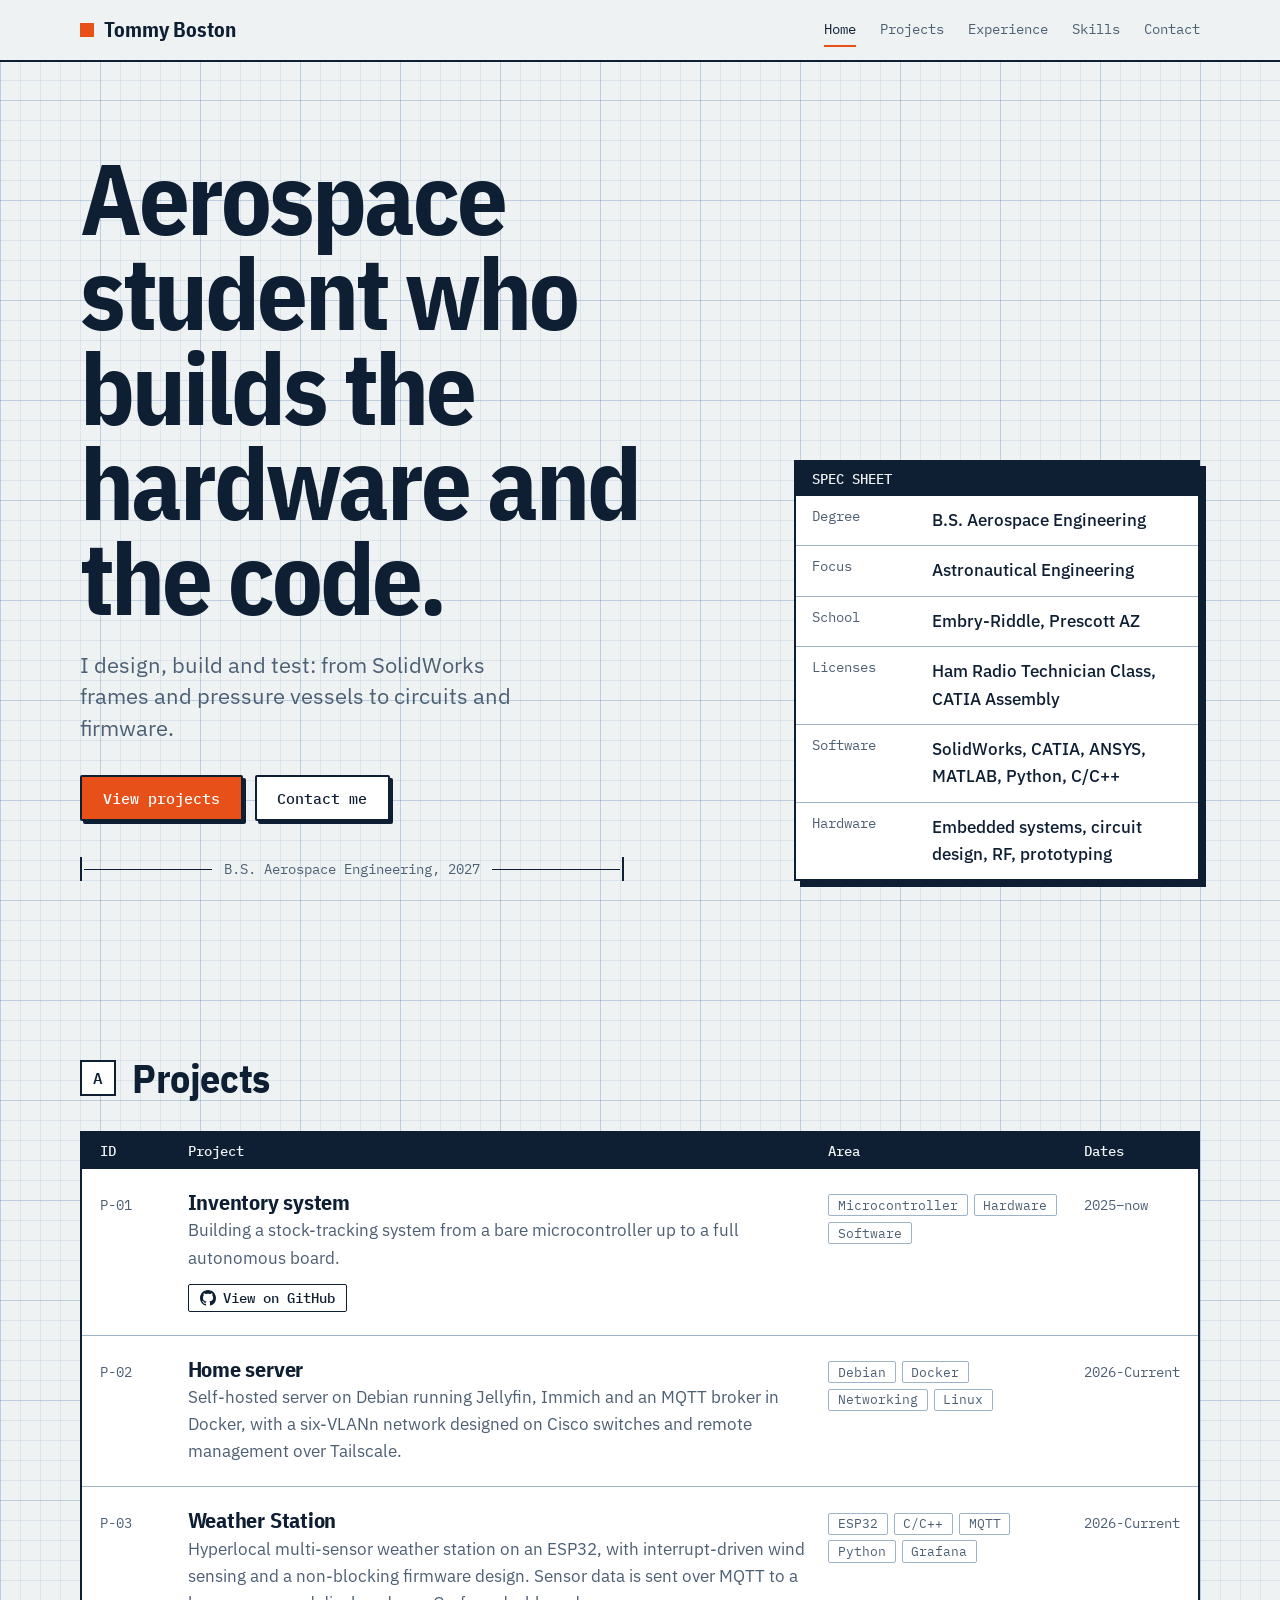
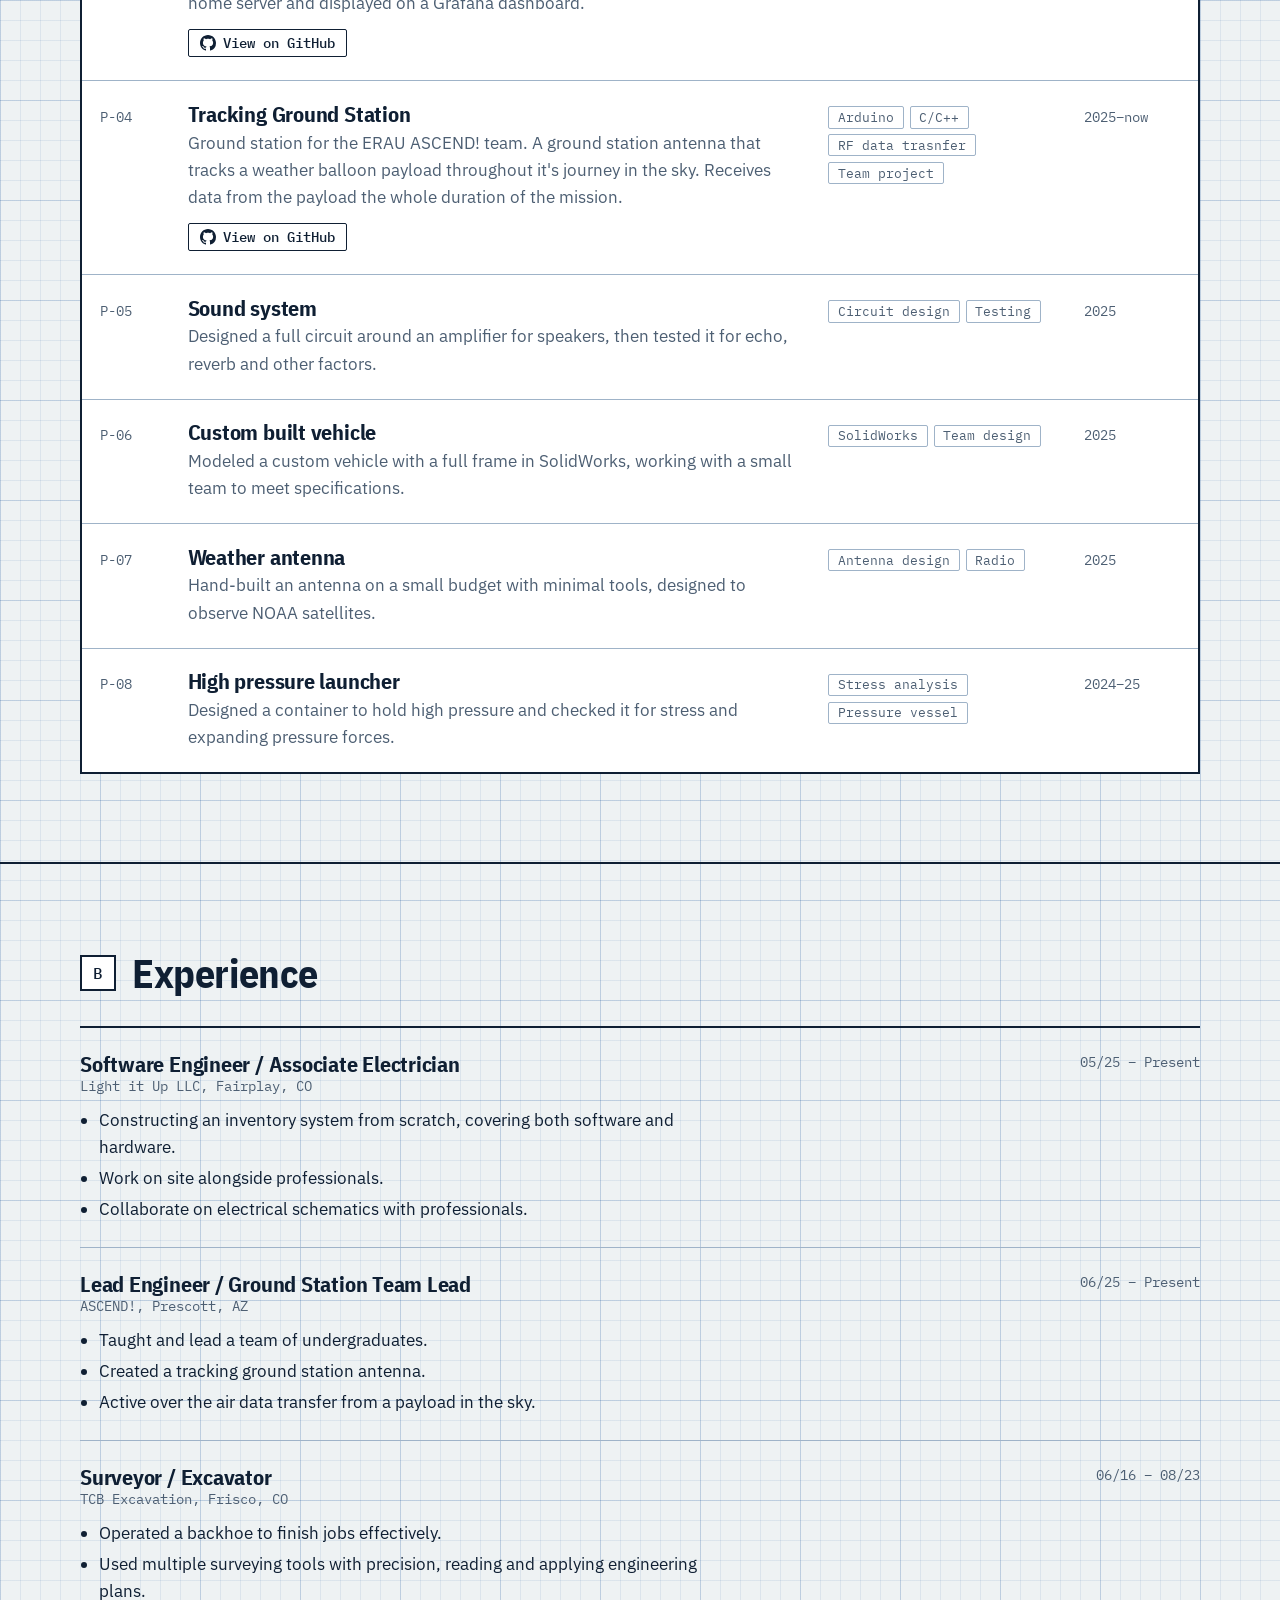
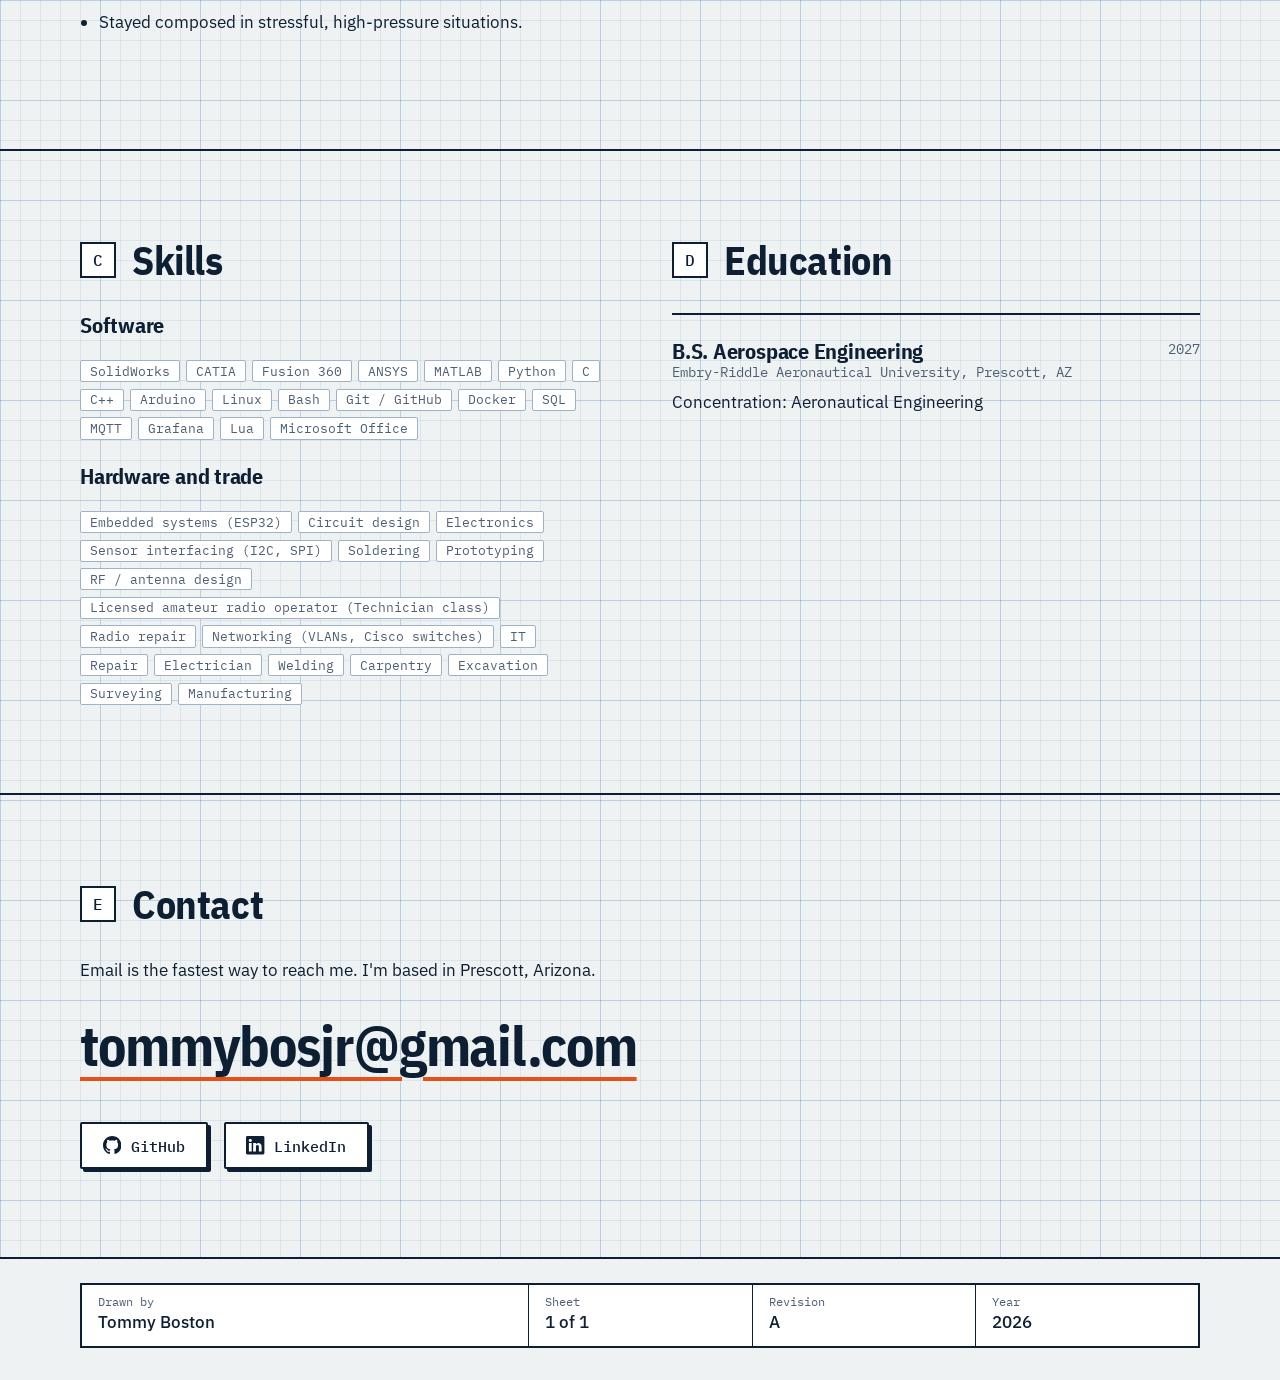
==== public/portfolio.html @ 22fdbf41 "New index page leads to portfolio" ====
<!DOCTYPE html>
<html lang="en">
<head>
  <meta charset="utf-8">
  <meta name="viewport" content="width=device-width, initial-scale=1">
  <title>Tommy Boston | Aerospace Engineering Portfolio</title>
  <meta name="description" content="Portfolio of Tommy Boston, aerospace engineering student at Embry-Riddle: projects, experience, and skills.">
  <link rel="stylesheet" href="style.css">
</head>
<body>
  <a class="skip-link" href="#main">Skip to content</a>

  <header class="site-header">
    <div class="container">
      <a class="brand" href="index.html">Tommy Boston</a>
      <nav class="nav" aria-label="Main">
        <a href="index.html" aria-current="page">Home</a>
        <a href="#projects">Projects</a>
        <a href="#experience">Experience</a>
        <a href="#skills">Skills</a>
        <a href="#contact">Contact</a>
      </nav>
    </div>
  </header>

  <main id="main">
    <section class="hero">
      <div class="container hero-grid">
        <div>
          <h1>Aerospace student who builds the hardware and the code.</h1>
          <p class="hero-lede">I design, build and test: from SolidWorks frames and pressure vessels to circuits and firmware.</p>
          <div class="hero-actions">
            <a class="btn btn-primary" href="#projects">View projects</a>
            <a class="btn" href="#contact">Contact me</a>
          </div>
          <div class="dim" aria-hidden="true"><span>B.S. Aerospace Engineering, 2027</span></div>
        </div>

        <aside class="spec" aria-label="Summary">
          <div class="spec-title">SPEC SHEET</div>
          <dl>
            <div class="spec-row"><dt>Degree</dt><dd>B.S. Aerospace Engineering</dd></div>
            <div class="spec-row"><dt>Focus</dt><dd>Astronautical Engineering</dd></div>
            <div class="spec-row"><dt>School</dt><dd>Embry-Riddle, Prescott AZ</dd></div>
            <div class="spec-row"><dt>Licenses</dt><dd>Ham Radio Technician Class, CATIA Assembly</dd></div>
            <div class="spec-row"><dt>Software</dt><dd>SolidWorks, CATIA, ANSYS, MATLAB, Python, C/C++</dd></div>
            <div class="spec-row"><dt>Hardware</dt><dd>Embedded systems, circuit design, RF, prototyping</dd></div>
          </dl>
        </aside>
      </div>
    </section>

    <section class="section" id="projects">
      <div class="container">
        <div class="section-head"><span class="zone" aria-hidden="true">A</span><h2>Projects</h2></div>
        <div class="bom">
          <div class="bom-head" aria-hidden="true"><span>ID</span><span>Project</span><span>Area</span><span>Dates</span></div>
          <ul class="project-list">
            <li class="project-row static">
              <span class="project-id">P-01</span>
              <div>
                <h3>Inventory system</h3>
                <p>Building a stock-tracking system from a bare microcontroller up to a full autonomous board.</p>
                <a class="project-link" href="https://github.com/Mepwoofer96/ESP32-inventory-system" target="_blank" rel="noopener">
                <svg viewBox="0 0 16 16" aria-hidden="true"><path d="M8 0C3.58 0 0 3.58 0 8c0 3.54 2.29 6.53 5.47 7.59.4.07.55-.17.55-.38 0-.19-.01-.82-.01-1.49-2.01.37-2.53-.49-2.69-.94-.09-.23-.48-.94-.82-1.13-.28-.15-.68-.52-.01-.53.63-.01 1.08.58 1.23.82.72 1.21 1.87.87 2.33.66.07-.52.28-.87.51-1.07-1.78-.2-3.64-.89-3.64-3.95 0-.87.31-1.59.82-2.15-.08-.2-.36-1.02.08-2.12 0 0 .67-.21 2.2.82.64-.18 1.32-.27 2-.27.68 0 1.36.09 2 .27 1.53-1.04 2.2-.82 2.2-.82.44 1.1.16 1.92.08 2.12.51.56.82 1.27.82 2.15 0 3.07-1.87 3.75-3.65 3.95.29.25.54.73.54 1.48 0 1.07-.01 1.93-.01 2.2 0 .21.15.46.55.38A8.013 8.013 0 0016 8c0-4.42-3.58-8-8-8z"/></svg>
                View on GitHub
                </a>
              </div>
              <ul class="tags"><li class="tag">Microcontroller</li><li class="tag">Hardware</li><li class="tag">Software</li></ul>
              <span class="project-year">2025–now</span>
          </li>
            <li class="project-row static">
              <span class="project-id">P-02</span>
              <div>
                <h3>Home server</h3>
                <p>Self-hosted server on Debian running Jellyfin, Immich and an MQTT broker in Docker, with a six-VLANn network designed on Cisco switches and remote management over Tailscale.</p>
              </div>
              <ul class="tags"><li class="tag">Debian</li><li class="tag">Docker</li><li class="tag">Networking</li><li class="tag">Linux</li></ul>
              <span class="project-year">2026-Current</span>
            </li>
            <li class="project-row static">
              <span class="project-id">P-03</span>
              <div>
                <h3>Weather Station</h3>
                <p>Hyperlocal multi-sensor weather station on an ESP32, with interrupt-driven wind sensing and a non-blocking firmware design. Sensor data is sent over MQTT to a home server and displayed on a Grafana dashboard.</p>
                <a class="project-link" href="https://github.com/Mepwoofer96/Custom-Weather-Station" target="_blank" rel="noopener">
                <svg viewBox="0 0 16 16" aria-hidden="true"><path d="M8 0C3.58 0 0 3.58 0 8c0 3.54 2.29 6.53 5.47 7.59.4.07.55-.17.55-.38 0-.19-.01-.82-.01-1.49-2.01.37-2.53-.49-2.69-.94-.09-.23-.48-.94-.82-1.13-.28-.15-.68-.52-.01-.53.63-.01 1.08.58 1.23.82.72 1.21 1.87.87 2.33.66.07-.52.28-.87.51-1.07-1.78-.2-3.64-.89-3.64-3.95 0-.87.31-1.59.82-2.15-.08-.2-.36-1.02.08-2.12 0 0 .67-.21 2.2.82.64-.18 1.32-.27 2-.27.68 0 1.36.09 2 .27 1.53-1.04 2.2-.82 2.2-.82.44 1.1.16 1.92.08 2.12.51.56.82 1.27.82 2.15 0 3.07-1.87 3.75-3.65 3.95.29.25.54.73.54 1.48 0 1.07-.01 1.93-.01 2.2 0 .21.15.46.55.38A8.013 8.013 0 0016 8c0-4.42-3.58-8-8-8z"/></svg>
                View on GitHub
                </a>
              </div>
              <ul class="tags"><li class="tag">ESP32</li><li class="tag">C/C++</li><li class="tag">MQTT</li><li class="tag">Python</li><li class="tag">Grafana</li></ul>              <span class="project-year">2026-Current</span>
            </li>
              <li class="project-row static">
              <span class="project-id">P-04</span>
              <div>
                <h3>Tracking Ground Station</h3>
                  <p>Ground station for the ERAU ASCEND! team. A ground station antenna that tracks a weather balloon payload throughout it's journey in the sky. Receives data from the payload the whole duration of the mission.</p>
                  <a class="project-link" href="https://github.com/AscendERAU1/ASCEND-GS" target="_blank" rel="noopener">
                  <svg viewBox="0 0 16 16" aria-hidden="true"><path d="M8 0C3.58 0 0 3.58 0 8c0 3.54 2.29 6.53 5.47 7.59.4.07.55-.17.55-.38 0-.19-.01-.82-.01-1.49-2.01.37-2.53-.49-2.69-.94-.09-.23-.48-.94-.82-1.13-.28-.15-.68-.52-.01-.53.63-.01 1.08.58 1.23.82.72 1.21 1.87.87 2.33.66.07-.52.28-.87.51-1.07-1.78-.2-3.64-.89-3.64-3.95 0-.87.31-1.59.82-2.15-.08-.2-.36-1.02.08-2.12 0 0 .67-.21 2.2.82.64-.18 1.32-.27 2-.27.68 0 1.36.09 2 .27 1.53-1.04 2.2-.82 2.2-.82.44 1.1.16 1.92.08 2.12.51.56.82 1.27.82 2.15 0 3.07-1.87 3.75-3.65 3.95.29.25.54.73.54 1.48 0 1.07-.01 1.93-.01 2.2 0 .21.15.46.55.38A8.013 8.013 0 0016 8c0-4.42-3.58-8-8-8z"/></svg>
                  View on GitHub
                  </a>
              </div>
              <ul class="tags"><li class="tag">Arduino</li><li class="tag">C/C++</li><li class="tag">RF data trasnfer</li><li class="tag">Team project</li></ul>
              <span class="project-year">2025–now</span>
            </li>
            <li class="project-row static">
              <span class="project-id">P-05</span>
              <div>
                <h3>Sound system</h3>
                <p>Designed a full circuit around an amplifier for speakers, then tested it for echo, reverb and other factors.</p>
              </div>
              <ul class="tags"><li class="tag">Circuit design</li><li class="tag">Testing</li></ul>
              <span class="project-year">2025</span>
            </li>
            <li class="project-row static">
              <span class="project-id">P-06</span>
              <div>
                <h3>Custom built vehicle</h3>
                <p>Modeled a custom vehicle with a full frame in SolidWorks, working with a small team to meet specifications.</p>
              </div>
              <ul class="tags"><li class="tag">SolidWorks</li><li class="tag">Team design</li></ul>
              <span class="project-year">2025</span>
            </li>
            <li class="project-row static">
              <span class="project-id">P-07</span>
              <div>
                <h3>Weather antenna</h3>
                <p>Hand-built an antenna on a small budget with minimal tools, designed to observe NOAA satellites.</p>
              </div>
              <ul class="tags"><li class="tag">Antenna design</li><li class="tag">Radio</li></ul>
              <span class="project-year">2025</span>
            </li>
            <li class="project-row static">
              <span class="project-id">P-08</span>
              <div>
                <h3>High pressure launcher</h3>
                <p>Designed a container to hold high pressure and checked it for stress and expanding pressure forces.</p>
              </div>
              <ul class="tags"><li class="tag">Stress analysis</li><li class="tag">Pressure vessel</li></ul>
              <span class="project-year">2024–25</span>
            </li>
          </ul>
        </div>
      </div>
    </section>

    <section class="section" id="experience">
      <div class="container">
        <div class="section-head"><span class="zone" aria-hidden="true">B</span><h2>Experience</h2></div>

        <article class="entry">
          <div>
            <h3>Software Engineer / Associate Electrician</h3>
            <div class="entry-meta">Light it Up LLC, Fairplay, CO</div>
          </div>
          <div class="entry-dates">05/25 – Present</div>
          <ul>
            <li>Constructing an inventory system from scratch, covering both software and hardware.</li>
            <li>Work on site alongside professionals.</li>
            <li>Collaborate on electrical schematics with professionals.</li>
          </ul>
        </article>
        <article class="entry">
          <div>
            <h3>Lead Engineer / Ground Station Team Lead</h3>
            <div class="entry-meta">ASCEND!, Prescott, AZ</div>
          </div>
          <div class="entry-dates">06/25 – Present</div>
          <ul>
            <li>Taught and lead a team of undergraduates.</li>
            <li>Created a tracking ground station antenna.</li>
            <li>Active over the air data transfer from a payload in the sky.</li>
          </ul>
        </article>
        <article class="entry">
          <div>
            <h3>Surveyor / Excavator</h3>
            <div class="entry-meta">TCB Excavation, Frisco, CO</div>
          </div>
          <div class="entry-dates">06/16 – 08/23</div>
          <ul>
            <li>Operated a backhoe to finish jobs effectively.</li>
            <li>Used multiple surveying tools with precision, reading and applying engineering plans.</li>
            <li>Stayed composed in stressful, high-pressure situations.</li>
          </ul>
        </article>
      </div>
    </section>

    <section class="section" id="skills">
      <div class="container two-col">
        <div>
          <div class="section-head"><span class="zone" aria-hidden="true">C</span><h2>Skills</h2></div>
          <div class="skill-group">
            <h3>Software</h3>
            <ul class="skills" aria-label="Software skills">
              <li class="tag">SolidWorks</li><li class="tag">CATIA</li><li class="tag">Fusion 360</li>
              <li class="tag">ANSYS</li><li class="tag">MATLAB</li><li class="tag">Python</li>
              <li class="tag">C</li><li class="tag">C++</li><li class="tag">Arduino</li>
              <li class="tag">Linux</li><li class="tag">Bash</li><li class="tag">Git / GitHub</li>
              <li class="tag">Docker</li><li class="tag">SQL</li><li class="tag">MQTT</li>
              <li class="tag">Grafana</li><li class="tag">Lua</li><li class="tag">Microsoft Office</li>
            </ul>
          </div>
          <div class="skill-group">
            <h3>Hardware and trade</h3>
            <ul class="skills" aria-label="Hardware and trade skills">
              <li class="tag">Embedded systems (ESP32)</li><li class="tag">Circuit design</li><li class="tag">Electronics</li>
              <li class="tag">Sensor interfacing (I2C, SPI)</li><li class="tag">Soldering</li><li class="tag">Prototyping</li>
              <li class="tag">RF / antenna design</li><li class="tag">Licensed amateur radio operator (Technician class)</li><li class="tag">Radio repair</li>
              <li class="tag">Networking (VLANs, Cisco switches)</li><li class="tag">IT</li><li class="tag">Repair</li>
              <li class="tag">Electrician</li><li class="tag">Welding</li><li class="tag">Carpentry</li>
              <li class="tag">Excavation</li><li class="tag">Surveying</li><li class="tag">Manufacturing</li>
            </ul>
          </div>
        </div>

        <div>
          <div class="section-head"><span class="zone" aria-hidden="true">D</span><h2>Education</h2></div>
          <article class="entry">
            <div>
              <h3>B.S. Aerospace Engineering</h3>
              <div class="entry-meta">Embry-Riddle Aeronautical University, Prescott, AZ</div>
              <p style="margin:0.5rem 0 0">Concentration: Aeronautical Engineering</p>
            </div>
            <div class="entry-dates">2027</div>
          </article>
        </div>
      </div>
    </section>

    <section class="section" id="contact">
      <div class="container">
        <div class="section-head"><span class="zone" aria-hidden="true">E</span><h2>Contact</h2></div>
        <p>Email is the fastest way to reach me. I'm based in Prescott, Arizona.</p>
        <a class="contact-mail" href="mailto:tommybosjr@gmail.com">tommybosjr@gmail.com</a>
        <ul class="social">
          <li>
            <a class="btn social-btn" href="https://github.com/Mepwoofer96" target="_blank" rel="noopener">
              <svg viewBox="0 0 16 16" aria-hidden="true"><path d="M8 0C3.58 0 0 3.58 0 8c0 3.54 2.29 6.53 5.47 7.59.4.07.55-.17.55-.38 0-.19-.01-.82-.01-1.49-2.01.37-2.53-.49-2.69-.94-.09-.23-.48-.94-.82-1.13-.28-.15-.68-.52-.01-.53.63-.01 1.08.58 1.23.82.72 1.21 1.87.87 2.33.66.07-.52.28-.87.51-1.07-1.78-.2-3.64-.89-3.64-3.95 0-.87.31-1.59.82-2.15-.08-.2-.36-1.02.08-2.12 0 0 .67-.21 2.2.82.64-.18 1.32-.27 2-.27.68 0 1.36.09 2 .27 1.53-1.04 2.2-.82 2.2-.82.44 1.1.16 1.92.08 2.12.51.56.82 1.27.82 2.15 0 3.07-1.87 3.75-3.65 3.95.29.25.54.73.54 1.48 0 1.07-.01 1.93-.01 2.2 0 .21.15.46.55.38A8.013 8.013 0 0016 8c0-4.42-3.58-8-8-8z"/></svg>
              GitHub
            </a>
          </li>
          <li>
            <a class="btn social-btn" href="https://www.linkedin.com/in/tommy-boston-jr/" target="_blank" rel="noopener">
              <svg viewBox="0 0 16 16" aria-hidden="true"><path d="M0 1.146C0 .513.526 0 1.175 0h13.65C15.474 0 16 .513 16 1.146v13.708c0 .633-.526 1.146-1.175 1.146H1.175C.526 16 0 15.487 0 14.854V1.146zm4.943 12.248V6.169H2.542v7.225h2.401zm-1.2-8.212c.837 0 1.358-.554 1.358-1.248-.015-.709-.52-1.248-1.342-1.248-.822 0-1.359.54-1.359 1.248 0 .694.521 1.248 1.327 1.248h.016zm4.908 8.212V9.359c0-.216.016-.432.08-.586.173-.431.568-.878 1.232-.878.869 0 1.216.662 1.216 1.634v3.865h2.401V9.25c0-2.22-1.184-3.252-2.764-3.252-1.274 0-1.845.7-2.165 1.193v.025h-.016l.016-.025V6.169h-2.4c.03.678 0 7.225 0 7.225h2.4z"/></svg>
              LinkedIn
            </a>
          </li>
        </ul>
      </div>
    </section>
  </main>

  <footer class="site-footer">
    <div class="container">
      <div class="title-block">
        <div><small>Drawn by</small><span>Tommy Boston</span></div>
        <div><small>Sheet</small><span>1 of 1</span></div>
        <div><small>Revision</small><span>A</span></div>
        <div><small>Year</small><span>2026</span></div>
      </div>
    </div>
  </footer>
</body>
</html>
---- public/style.css ----
/* ==========================================================
   Engineering portfolio stylesheet: shared by every page.
   Light mode = drafting paper. Dark mode = blueprint.
   Edit the tokens in :root to re-skin the whole site.
   ========================================================== */

@import url("https://fonts.googleapis.com/css2?family=IBM+Plex+Mono:wght@400;500&family=IBM+Plex+Sans+Condensed:wght@500;700&family=IBM+Plex+Sans:wght@400;500&display=swap");

:root {
  --bg: #eef2f3;
  --grid: rgba(30, 90, 160, 0.09);
  --grid-major: rgba(30, 90, 160, 0.16);
  --surface: #ffffff;
  --ink: #0f1f33;
  --muted: #4d5f73;
  --line: #9fb3c8;
  --accent: #e8501a;
  --accent-ink: #ffffff;

  --font-display: "IBM Plex Sans Condensed", "Arial Narrow", system-ui, sans-serif;
  --font-body: "IBM Plex Sans", system-ui, -apple-system, "Segoe UI", sans-serif;
  --font-mono: "IBM Plex Mono", ui-monospace, "SFMono-Regular", Menlo, Consolas, monospace;

  --step-0: clamp(1rem, 0.96rem + 0.2vw, 1.0625rem);
  --step-1: clamp(1.2rem, 1.1rem + 0.5vw, 1.4rem);
  --step-2: clamp(1.75rem, 1.4rem + 1.6vw, 2.5rem);
  --step-hero: clamp(2.75rem, 1.3rem + 6.5vw, 6.25rem);

  --space: clamp(1.25rem, 4vw, 3rem);
  --radius: 2px;
  --max: 70rem;
}

@media (prefers-color-scheme: dark) {
  :root:not([data-theme="light"]) {
    --bg: #0d2b4d;
    --grid: rgba(255, 255, 255, 0.06);
    --grid-major: rgba(255, 255, 255, 0.12);
    --surface: #113562;
    --ink: #e8f1fb;
    --muted: #9db7d3;
    --line: #3d6592;
    --accent: #ff8a4c;
    --accent-ink: #0d2b4d;
  }
}
:root[data-theme="dark"] {
  --bg: #0d2b4d;
  --grid: rgba(255, 255, 255, 0.06);
  --grid-major: rgba(255, 255, 255, 0.12);
  --surface: #113562;
  --ink: #e8f1fb;
  --muted: #9db7d3;
  --line: #3d6592;
  --accent: #ff8a4c;
  --accent-ink: #0d2b4d;
}

/* ---------- Base ---------- */
*, *::before, *::after { box-sizing: border-box; }
html { scroll-behavior: smooth; }

body {
  margin: 0;
  color: var(--ink);
  font-family: var(--font-body);
  font-size: var(--step-0);
  line-height: 1.6;
  -webkit-font-smoothing: antialiased;
  background-color: var(--bg);
  /* graph paper: 20px minor grid, 100px major grid */
  background-image:
    linear-gradient(var(--grid-major) 1px, transparent 1px),
    linear-gradient(90deg, var(--grid-major) 1px, transparent 1px),
    linear-gradient(var(--grid) 1px, transparent 1px),
    linear-gradient(90deg, var(--grid) 1px, transparent 1px);
  background-size: 100px 100px, 100px 100px, 20px 20px, 20px 20px;
}

img, svg { max-width: 100%; display: block; }
a { color: var(--accent); text-underline-offset: 0.2em; }
a:hover { text-decoration-thickness: 2px; }
:focus-visible { outline: 3px solid var(--accent); outline-offset: 3px; }

h1, h2, h3 {
  font-family: var(--font-display);
  line-height: 1.05;
  letter-spacing: -0.01em;
  margin: 0;
}
h2 { font-size: var(--step-2); font-weight: 700; }
h3 { font-size: var(--step-1); font-weight: 700; }
p { margin: 0 0 1em; max-width: 62ch; }

.mono { font-family: var(--font-mono); font-size: 0.875rem; }

.container { width: min(100% - 2 * var(--space), var(--max)); margin-inline: auto; }
.section { padding-block: clamp(3rem, 8vw, 5.5rem); }
.section + .section { border-top: 2px solid var(--ink); }
.section-head { display: flex; align-items: center; gap: 1rem; margin-bottom: 2rem; }

/* zone marker, like the A/B/C grid references on a drawing sheet */
.zone {
  display: inline-grid;
  place-items: center;
  width: 2.25rem;
  height: 2.25rem;
  border: 2px solid var(--ink);
  background: var(--surface);
  font: 500 1rem var(--font-mono);
}

.skip-link {
  position: absolute; left: 1rem; top: -4rem; z-index: 20;
  background: var(--ink); color: var(--bg);
  padding: 0.5rem 1rem;
}
.skip-link:focus { top: 1rem; }

/* ---------- Header / nav ---------- */
.site-header {
  position: sticky; top: 0; z-index: 10;
  background: var(--bg);
  border-bottom: 2px solid var(--ink);
}
.site-header .container { display: flex; align-items: center; justify-content: space-between; gap: 1rem; min-height: 3.75rem; }
.brand {
  display: flex; align-items: center; gap: 0.6rem;
  font-family: var(--font-display); font-weight: 700; font-size: 1.3rem;
  color: var(--ink); text-decoration: none;
}
.brand::before { content: ""; width: 0.9rem; height: 0.9rem; background: var(--accent); }
.nav { display: flex; flex-wrap: wrap; gap: 0.25rem 1.5rem; }
.nav a {
  font-family: var(--font-mono); font-size: 0.9rem;
  color: var(--muted); text-decoration: none;
  padding-block: 0.25rem; border-bottom: 2px solid transparent;
}
.nav a:hover { color: var(--ink); }
.nav a[aria-current="page"] { color: var(--ink); border-bottom-color: var(--accent); }

/* ---------- Hero ---------- */
.hero { padding-block: clamp(2.5rem, 7vw, 5.5rem); }
.hero-grid { display: grid; grid-template-columns: 1.6fr 1fr; gap: clamp(2rem, 5vw, 4rem); align-items: end; }
.hero h1 { font-size: var(--step-hero); font-weight: 700; line-height: 0.95; letter-spacing: -0.03em; max-width: 13ch; }
.hero-lede { font-size: var(--step-1); color: var(--muted); max-width: 36ch; margin-top: 1.5rem; line-height: 1.4; }
.hero-actions { display: flex; flex-wrap: wrap; gap: 0.75rem; margin-top: 2rem; }

/* dimension line: a measured span with end ticks */
.dim {
  display: flex; align-items: center; gap: 0.75rem;
  max-width: 34rem; margin-top: 2.25rem;
  padding-inline: 0.1rem;
  border-inline: 2px solid var(--ink);
  min-height: 1.5rem;
  font: 400 0.85rem var(--font-mono); color: var(--muted);
}
.dim::before, .dim::after { content: ""; flex: 1; height: 1px; background: var(--ink); }

.hero h1, .hero-lede, .hero-actions, .dim, .spec { animation: rise 0.6s cubic-bezier(0.2, 0.7, 0.2, 1) both; }
.hero-lede { animation-delay: 0.08s; }
.hero-actions, .dim { animation-delay: 0.16s; }
.spec { animation-delay: 0.24s; }
@keyframes rise { from { opacity: 0; transform: translateY(12px); } to { opacity: 1; transform: none; } }

/* ---------- Spec sheet ---------- */
.spec {
  margin: 0; background: var(--surface);
  border: 2px solid var(--ink);
  box-shadow: 6px 6px 0 var(--ink);
}
.spec-title { padding: 0.5rem 1rem; background: var(--ink); color: var(--bg); font: 500 0.85rem var(--font-mono); }
.spec dl { margin: 0; }
.spec-row { display: grid; grid-template-columns: 6.5rem 1fr; gap: 1rem; padding: 0.7rem 1rem; border-top: 1px solid var(--line); }
.spec-row:first-child { border-top: 0; }
.spec dt { font: 400 0.85rem var(--font-mono); color: var(--muted); }
.spec dd { margin: 0; font-weight: 500; }
.status { display: inline-flex; align-items: center; gap: 0.5rem; }
.status::before { content: ""; width: 0.6rem; height: 0.6rem; border-radius: 50%; background: #2fa84f; }

/* ---------- Buttons ---------- */
.btn {
  display: inline-block; font: 500 0.95rem var(--font-mono);
  padding: 0.7rem 1.3rem; border-radius: var(--radius);
  border: 2px solid var(--ink); color: var(--ink); background: var(--surface);
  text-decoration: none; cursor: pointer;
  transition: transform 0.12s, box-shadow 0.12s;
  box-shadow: 3px 3px 0 var(--ink);
}
.btn:hover { transform: translate(-1px, -1px); box-shadow: 5px 5px 0 var(--ink); }
.btn:active { transform: translate(2px, 2px); box-shadow: 1px 1px 0 var(--ink); }
.btn-primary { background: var(--accent); color: var(--accent-ink); }

/* ---------- Project list (bill of materials) ---------- */
.bom { border: 2px solid var(--ink); background: var(--surface); }
.bom-head, .project-row { display: grid; grid-template-columns: 4.5rem 1fr 15rem 6rem; gap: 1rem; align-items: baseline; padding: 0.9rem 1.1rem; }
.bom-head { background: var(--ink); color: var(--bg); font: 500 0.85rem var(--font-mono); padding-block: 0.55rem; }
.project-list { list-style: none; margin: 0; padding: 0; }
.project-list li + li { border-top: 1px solid var(--line); }
.project-row { padding-block: 1.3rem; color: inherit; text-decoration: none; transition: background 0.12s; }
.project-row:hover { background: color-mix(in srgb, var(--accent) 12%, var(--surface)); }
.project-row h3 { margin-bottom: 0.25rem; }
.project-row p { margin: 0; color: var(--muted); }
.project-id, .project-year { font: 400 0.9rem var(--font-mono); color: var(--muted); }
.tags { display: flex; flex-wrap: wrap; gap: 0.35rem; list-style: none; margin: 0; padding: 0; }
.tag {
  font: 400 0.8rem var(--font-mono);
  padding: 0.1rem 0.55rem; border: 1px solid var(--line);
  border-radius: var(--radius); background: var(--surface); color: var(--muted);
}

/* ---------- About / prose ---------- */
.about-grid { display: grid; grid-template-columns: 1fr 1.5fr; gap: clamp(1.5rem, 5vw, 4rem); align-items: start; }
.portrait {
  position: relative; aspect-ratio: 4 / 5; display: grid; place-items: center;
  background: var(--surface); border: 1px solid var(--line);
  font: 400 0.85rem var(--font-mono); color: var(--muted);
}
.portrait img { width: 100%; height: 100%; object-fit: cover; }
/* corner brackets, like crop marks */
.portrait::before, .portrait::after { content: ""; position: absolute; width: 1.5rem; height: 1.5rem; border: 3px solid var(--accent); }
.portrait::before { top: -8px; left: -8px; border-right: 0; border-bottom: 0; }
.portrait::after { bottom: -8px; right: -8px; border-left: 0; border-top: 0; }
.skills { display: flex; flex-wrap: wrap; gap: 0.4rem; list-style: none; padding: 0; margin: 1.5rem 0 0; }
.prose { max-width: 62ch; }
.prose h2 { margin-top: 2em; margin-bottom: 0.5em; }

/* ---------- Contact ---------- */
.contact-mail {
  display: inline-block; font-family: var(--font-display); font-weight: 700;
  font-size: clamp(1.6rem, 1rem + 4vw, 3.5rem); letter-spacing: -0.02em;
  color: var(--ink); text-decoration-color: var(--accent); text-decoration-thickness: 4px;
  overflow-wrap: anywhere;
}
.contact-mail:hover { color: var(--accent); }
.social { display: flex; flex-wrap: wrap; gap: 0.5rem 1.5rem; list-style: none; padding: 0; margin: 1.5rem 0 0; font-family: var(--font-mono); }

/* ---------- Footer (title block) ---------- */
.site-footer { border-top: 2px solid var(--ink); background: var(--bg); padding-block: 1.5rem 2rem; }
.title-block { display: grid; grid-template-columns: 2fr 1fr 1fr 1fr; border: 2px solid var(--ink); background: var(--surface); }
.title-block > div { padding: 0.6rem 1rem; border-left: 1px solid var(--ink); }
.title-block > div:first-child { border-left: 0; }
.title-block small { display: block; font: 400 0.75rem var(--font-mono); color: var(--muted); }
.title-block span { font-weight: 500; }

/* ---------- Entries (experience, education) ---------- */
.project-row.static:hover { background: transparent; }
.entry { display: grid; grid-template-columns: 1fr auto; gap: 0.25rem 1.5rem; padding-block: 1.5rem; border-top: 1px solid var(--line); }
.entry:first-of-type { border-top: 2px solid var(--ink); }
.entry h3 { margin: 0; }
.entry-meta { font: 400 0.9rem var(--font-mono); color: var(--muted); }
.entry-dates { font: 400 0.9rem var(--font-mono); color: var(--muted); text-align: right; white-space: nowrap; }
.entry ul { grid-column: 1 / -1; margin: 0.5rem 0 0; padding-left: 1.2rem; max-width: 62ch; }
.entry li + li { margin-top: 0.25rem; }
.skill-group + .skill-group { margin-top: 1.5rem; }
.skill-group h3 { margin-bottom: 0.6rem; }
.two-col { display: grid; grid-template-columns: 1fr 1fr; gap: clamp(1.5rem, 5vw, 4rem); align-items: start; }

/* ---------- Responsive ---------- */
@media (max-width: 800px) {
  .hero-grid, .about-grid, .two-col { grid-template-columns: 1fr; }
  .entry { grid-template-columns: 1fr; }
  .entry-dates { text-align: left; }
  .bom-head { display: none; }
  .project-row { grid-template-columns: 1fr; gap: 0.35rem; }
  .project-id, .project-year { display: inline; }
  .portrait { max-width: 18rem; }
  .title-block { grid-template-columns: 1fr 1fr; }
  .title-block > div { border-top: 1px solid var(--ink); }
  .title-block > div:nth-child(-n+2) { border-top: 0; }
  .title-block > div:nth-child(odd) { border-left: 0; }
}

@media (prefers-reduced-motion: reduce) {
  html { scroll-behavior: auto; }
  *, *::before, *::after { animation: none !important; transition: none !important; }
}

/* ---------- Project link button ---------- */
.project-link {
  display: inline-flex;
  align-items: center;
  gap: 0.45rem;
  margin-top: 0.75rem;
  padding: 0.25rem 0.7rem;
  border: 1px solid var(--ink);
  border-radius: var(--radius);
  background: var(--surface);
  color: var(--ink);
  font: 500 0.85rem var(--font-mono);
  text-decoration: none;
  transition: background 0.12s, color 0.12s;
}
.project-link:hover { background: var(--ink); color: var(--bg); }
.project-link svg { width: 1rem; height: 1rem; fill: currentColor; }


/* ---------- Contact social buttons ---------- */
.social { gap: 0.75rem 1rem; margin-top: 2rem; }
.social-btn { display: inline-flex; align-items: center; gap: 0.6rem; }
.social-btn svg { width: 1.15rem; height: 1.15rem; fill: currentColor; }
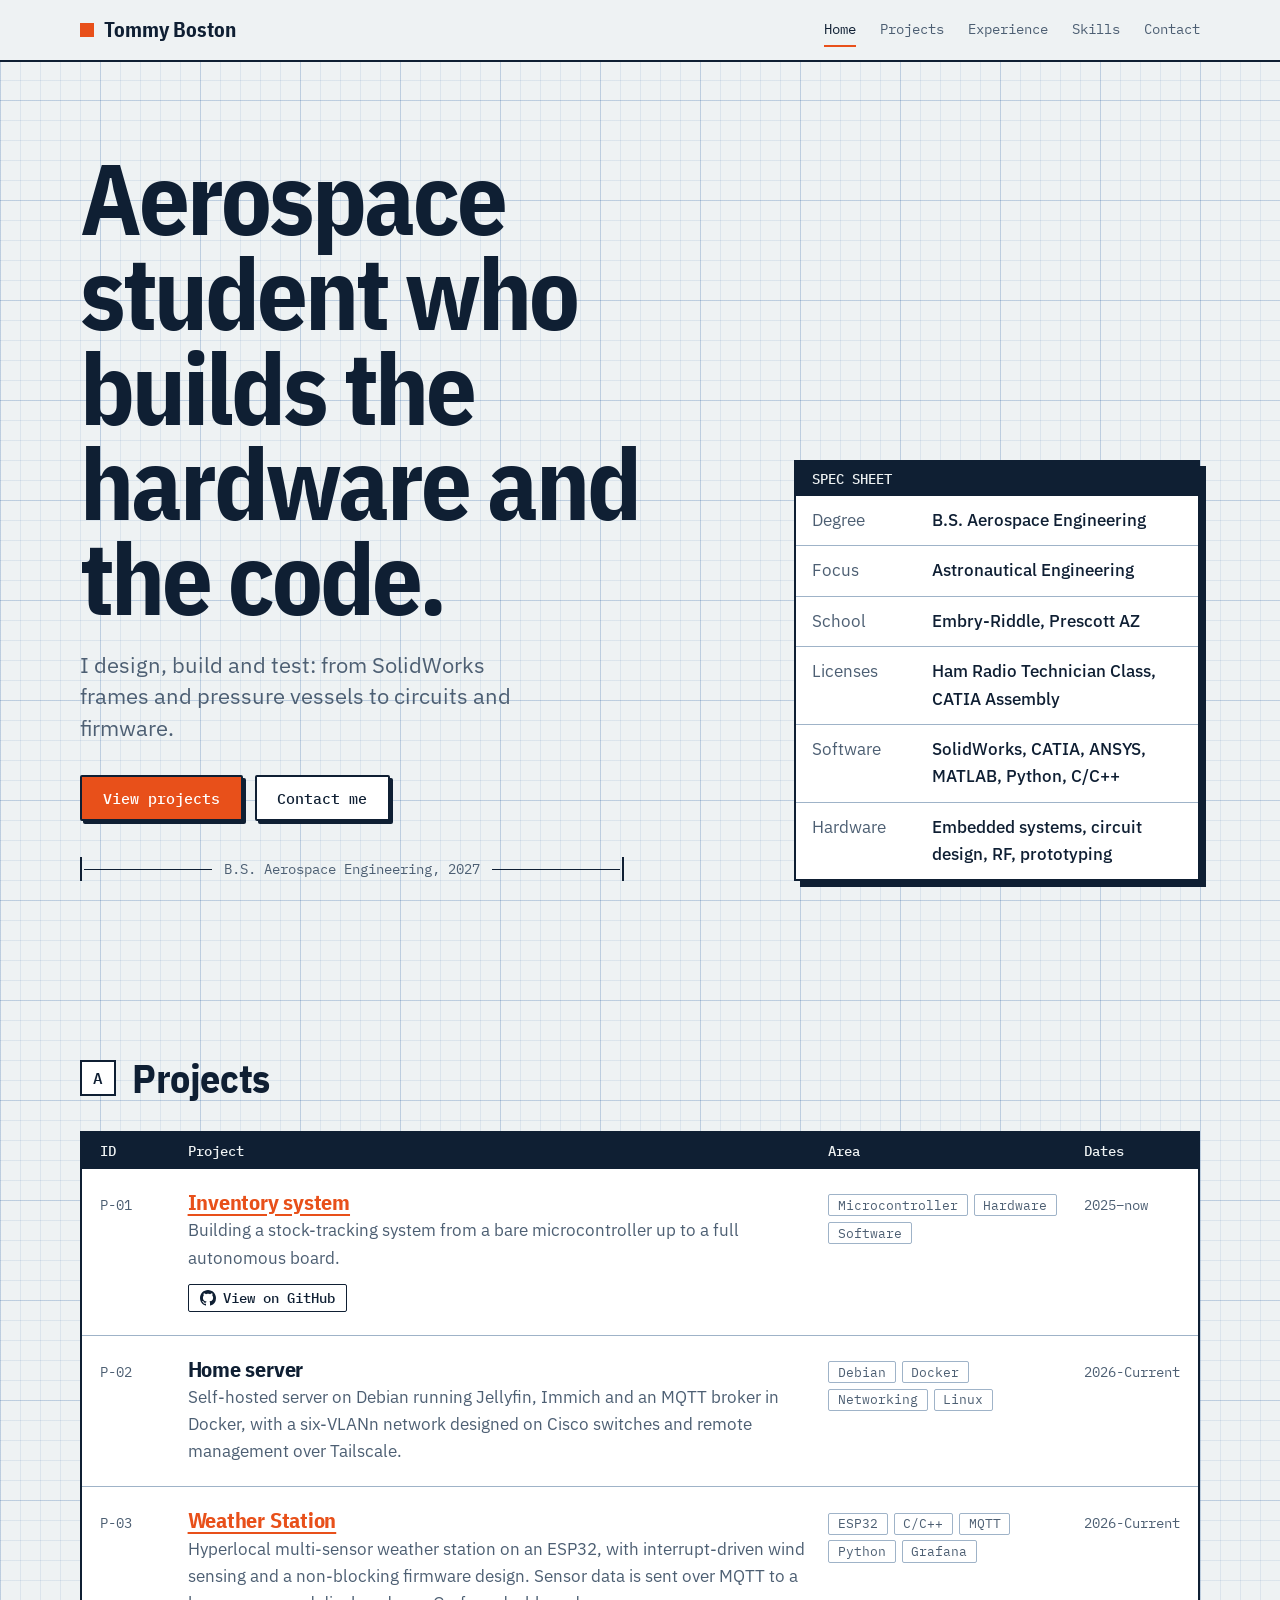
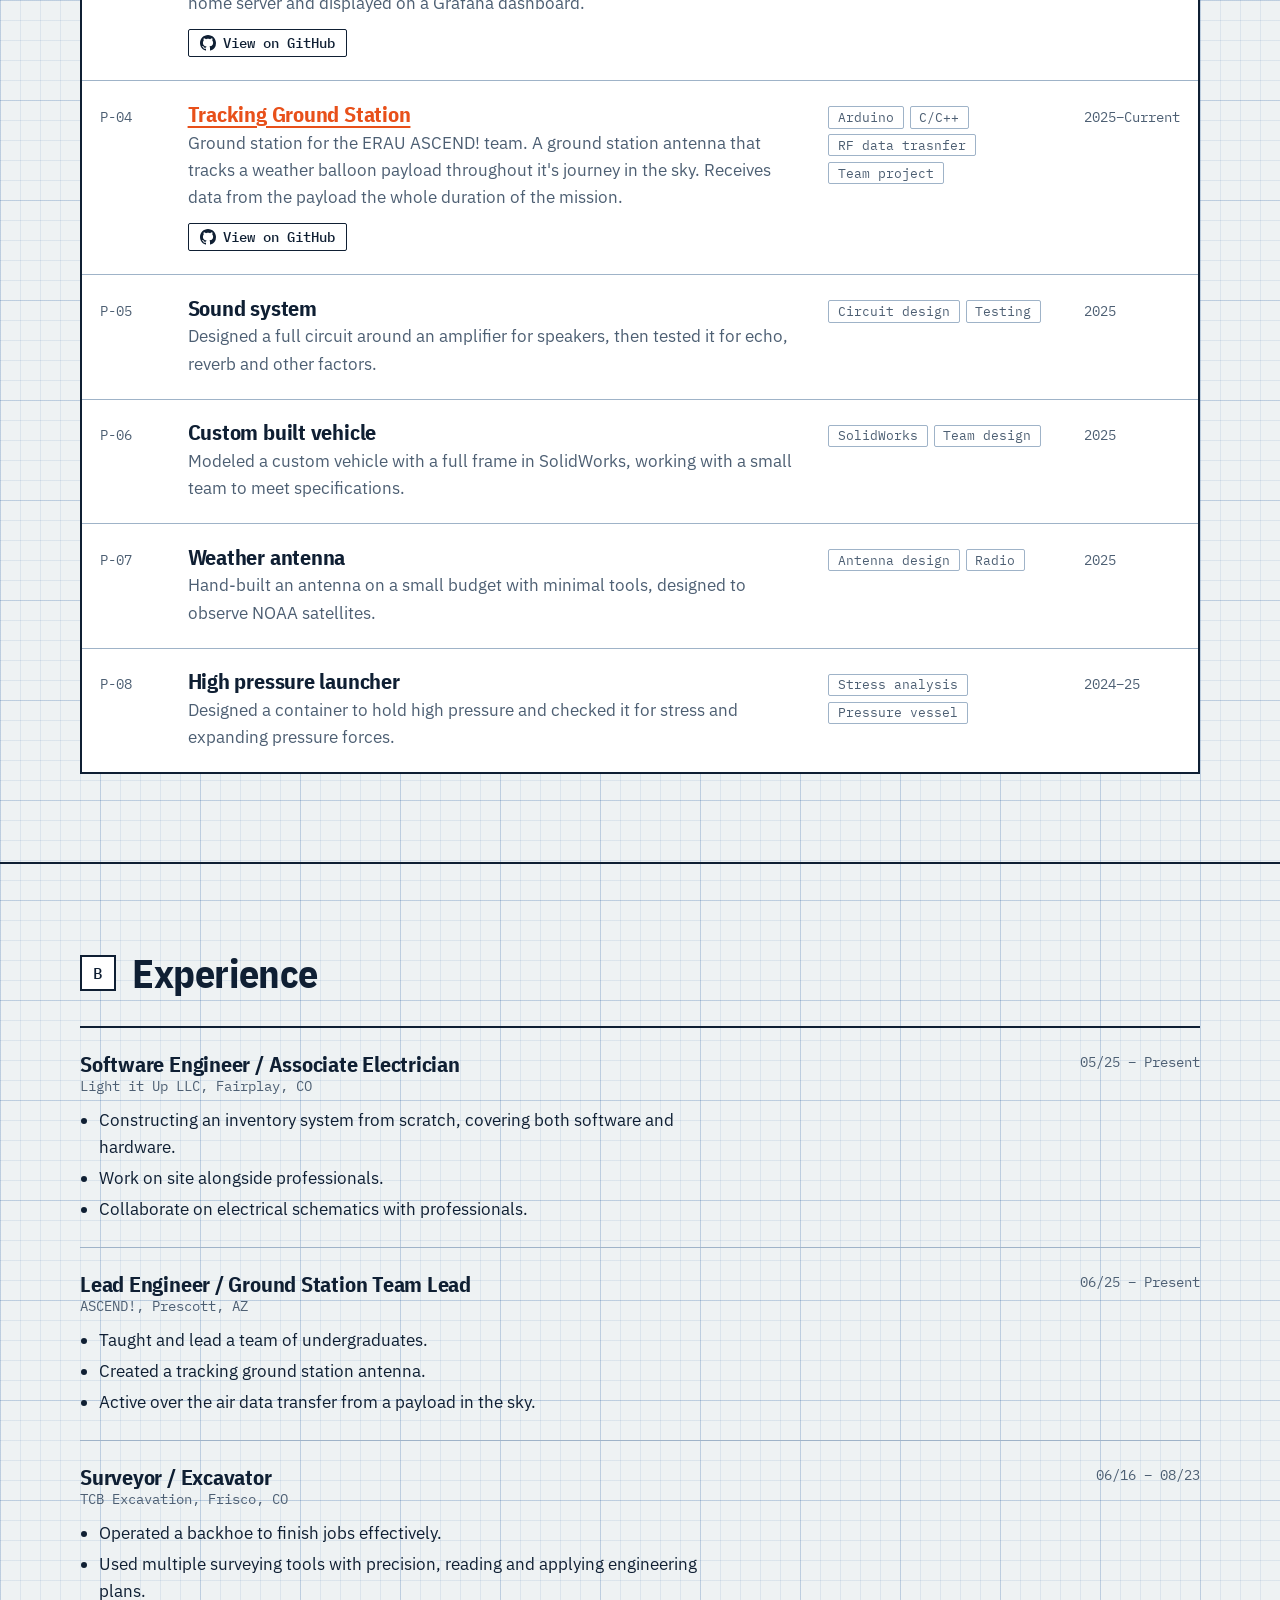
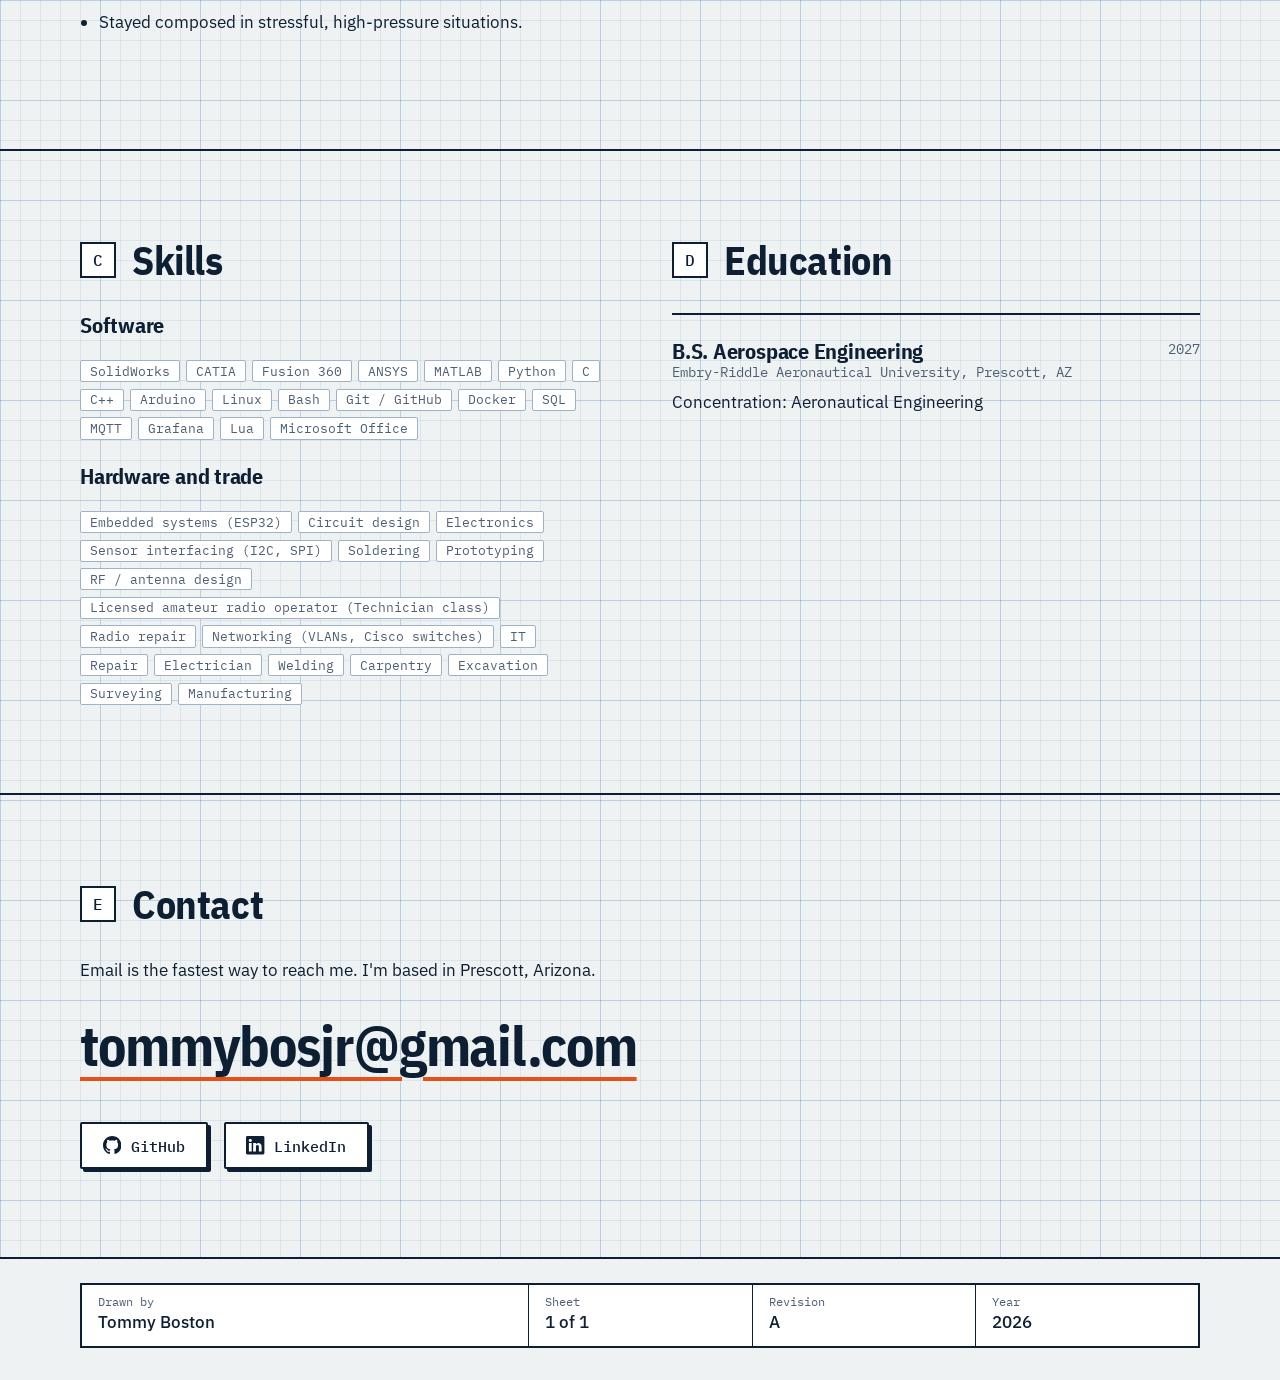
==== commit 4ea14080: "Added new project htmls and mobile support" ====
--- a/public/portfolio.html
+++ b/public/portfolio.html
@@ -5,7 +5,7 @@
   <meta name="viewport" content="width=device-width, initial-scale=1">
   <title>Tommy Boston | Aerospace Engineering Portfolio</title>
   <meta name="description" content="Portfolio of Tommy Boston, aerospace engineering student at Embry-Riddle: projects, experience, and skills.">
-  <link rel="stylesheet" href="style.css">
+  <link rel="stylesheet" href="portfolio.css">
 </head>
 <body>
   <a class="skip-link" href="#main">Skip to content</a>
@@ -24,7 +24,7 @@
   </header>
 
   <main id="main">
-    <section class="hero">
+    <section class="hero" id="home">
       <div class="container hero-grid">
         <div>
           <h1>Aerospace student who builds the hardware and the code.</h1>
@@ -59,7 +59,7 @@
             <li class="project-row static">
               <span class="project-id">P-01</span>
               <div>
-                <h3>Inventory system</h3>
+                <h3><a href="projects/inventory_sys.html">Inventory system</a></h3>
                 <p>Building a stock-tracking system from a bare microcontroller up to a full autonomous board.</p>
                 <a class="project-link" href="https://github.com/Mepwoofer96/ESP32-inventory-system" target="_blank" rel="noopener">
                 <svg viewBox="0 0 16 16" aria-hidden="true"><path d="M8 0C3.58 0 0 3.58 0 8c0 3.54 2.29 6.53 5.47 7.59.4.07.55-.17.55-.38 0-.19-.01-.82-.01-1.49-2.01.37-2.53-.49-2.69-.94-.09-.23-.48-.94-.82-1.13-.28-.15-.68-.52-.01-.53.63-.01 1.08.58 1.23.82.72 1.21 1.87.87 2.33.66.07-.52.28-.87.51-1.07-1.78-.2-3.64-.89-3.64-3.95 0-.87.31-1.59.82-2.15-.08-.2-.36-1.02.08-2.12 0 0 .67-.21 2.2.82.64-.18 1.32-.27 2-.27.68 0 1.36.09 2 .27 1.53-1.04 2.2-.82 2.2-.82.44 1.1.16 1.92.08 2.12.51.56.82 1.27.82 2.15 0 3.07-1.87 3.75-3.65 3.95.29.25.54.73.54 1.48 0 1.07-.01 1.93-.01 2.2 0 .21.15.46.55.38A8.013 8.013 0 0016 8c0-4.42-3.58-8-8-8z"/></svg>
@@ -81,7 +81,7 @@
             <li class="project-row static">
               <span class="project-id">P-03</span>
               <div>
-                <h3>Weather Station</h3>
+                <h3><a href="projects/weather_station.html">Weather Station</a></h3>
                 <p>Hyperlocal multi-sensor weather station on an ESP32, with interrupt-driven wind sensing and a non-blocking firmware design. Sensor data is sent over MQTT to a home server and displayed on a Grafana dashboard.</p>
                 <a class="project-link" href="https://github.com/Mepwoofer96/Custom-Weather-Station" target="_blank" rel="noopener">
                 <svg viewBox="0 0 16 16" aria-hidden="true"><path d="M8 0C3.58 0 0 3.58 0 8c0 3.54 2.29 6.53 5.47 7.59.4.07.55-.17.55-.38 0-.19-.01-.82-.01-1.49-2.01.37-2.53-.49-2.69-.94-.09-.23-.48-.94-.82-1.13-.28-.15-.68-.52-.01-.53.63-.01 1.08.58 1.23.82.72 1.21 1.87.87 2.33.66.07-.52.28-.87.51-1.07-1.78-.2-3.64-.89-3.64-3.95 0-.87.31-1.59.82-2.15-.08-.2-.36-1.02.08-2.12 0 0 .67-.21 2.2.82.64-.18 1.32-.27 2-.27.68 0 1.36.09 2 .27 1.53-1.04 2.2-.82 2.2-.82.44 1.1.16 1.92.08 2.12.51.56.82 1.27.82 2.15 0 3.07-1.87 3.75-3.65 3.95.29.25.54.73.54 1.48 0 1.07-.01 1.93-.01 2.2 0 .21.15.46.55.38A8.013 8.013 0 0016 8c0-4.42-3.58-8-8-8z"/></svg>
@@ -93,7 +93,7 @@
               <li class="project-row static">
               <span class="project-id">P-04</span>
               <div>
-                <h3>Tracking Ground Station</h3>
+                <h3><a href="projects/ascend.html">Tracking Ground Station</a></h3>
                   <p>Ground station for the ERAU ASCEND! team. A ground station antenna that tracks a weather balloon payload throughout it's journey in the sky. Receives data from the payload the whole duration of the mission.</p>
                   <a class="project-link" href="https://github.com/AscendERAU1/ASCEND-GS" target="_blank" rel="noopener">
                   <svg viewBox="0 0 16 16" aria-hidden="true"><path d="M8 0C3.58 0 0 3.58 0 8c0 3.54 2.29 6.53 5.47 7.59.4.07.55-.17.55-.38 0-.19-.01-.82-.01-1.49-2.01.37-2.53-.49-2.69-.94-.09-.23-.48-.94-.82-1.13-.28-.15-.68-.52-.01-.53.63-.01 1.08.58 1.23.82.72 1.21 1.87.87 2.33.66.07-.52.28-.87.51-1.07-1.78-.2-3.64-.89-3.64-3.95 0-.87.31-1.59.82-2.15-.08-.2-.36-1.02.08-2.12 0 0 .67-.21 2.2.82.64-.18 1.32-.27 2-.27.68 0 1.36.09 2 .27 1.53-1.04 2.2-.82 2.2-.82.44 1.1.16 1.92.08 2.12.51.56.82 1.27.82 2.15 0 3.07-1.87 3.75-3.65 3.95.29.25.54.73.54 1.48 0 1.07-.01 1.93-.01 2.2 0 .21.15.46.55.38A8.013 8.013 0 0016 8c0-4.42-3.58-8-8-8z"/></svg>
@@ -101,7 +101,7 @@
                   </a>
               </div>
               <ul class="tags"><li class="tag">Arduino</li><li class="tag">C/C++</li><li class="tag">RF data trasnfer</li><li class="tag">Team project</li></ul>
-              <span class="project-year">2025–now</span>
+              <span class="project-year">2025–Current</span>
             </li>
             <li class="project-row static">
               <span class="project-id">P-05</span>
@@ -262,5 +262,33 @@
       </div>
     </div>
   </footer>
+
+
+  <script>
+  const links = [...document.querySelectorAll('.nav a')];
+  const ids = ['home', 'projects', 'experience', 'skills', 'contact'];
+
+  // which nav link belongs to which section (Home points at index.html, the rest at #id)
+  const linkFor = id => links.find(a =>
+    a.getAttribute('href') === (id === 'home' ? 'index.html' : '#' + id));
+
+  function setActive(id) {
+    links.forEach(a => a.removeAttribute('aria-current'));
+    linkFor(id)?.setAttribute('aria-current', 'location');
+  }
+
+  // a section counts as "current" while it crosses a thin band near the middle of the screen
+  const io = new IntersectionObserver(entries => {
+    entries.forEach(e => { if (e.isIntersecting) setActive(e.target.id); });
+  }, { rootMargin: '-40% 0px -55% 0px' });
+
+  ids.forEach(id => io.observe(document.getElementById(id)));
+
+  // the contact section is short, so it may never reach the band: force it at the bottom
+  addEventListener('scroll', () => {
+    if (innerHeight + scrollY >= document.documentElement.scrollHeight - 2) setActive('contact');
+  }, { passive: true });
+</script>
+
 </body>
 </html>
--- a/public/portfolio.css
+++ b/public/portfolio.css
@@ -0,0 +1,365 @@
+/* ==========================================================
+   Engineering portfolio stylesheet: shared by every page.
+   Light mode = drafting paper. Dark mode = blueprint.
+   Edit the tokens in :root to re-skin the whole site.
+   ========================================================== */
+
+@import url("https://fonts.googleapis.com/css2?family=IBM+Plex+Mono:wght@400;500&family=IBM+Plex+Sans+Condensed:wght@500;700&family=IBM+Plex+Sans:wght@400;500&display=swap");
+
+:root {
+  --bg: #eef2f3;
+  --grid: rgba(30, 90, 160, 0.09);
+  --grid-major: rgba(30, 90, 160, 0.16);
+  --surface: #ffffff;
+  --ink: #0f1f33;
+  --muted: #4d5f73;
+  --line: #9fb3c8;
+  --accent: #e8501a;
+  --accent-ink: #ffffff;
+
+  --font-display: "IBM Plex Sans Condensed", "Arial Narrow", system-ui, sans-serif;
+  --font-body: "IBM Plex Sans", system-ui, -apple-system, "Segoe UI", sans-serif;
+  --font-mono: "IBM Plex Mono", ui-monospace, "SFMono-Regular", Menlo, Consolas, monospace;
+
+  --step-0: clamp(1rem, 0.96rem + 0.2vw, 1.0625rem);
+  --step-1: clamp(1.2rem, 1.1rem + 0.5vw, 1.4rem);
+  --step-2: clamp(1.75rem, 1.4rem + 1.6vw, 2.5rem);
+  --step-hero: clamp(2.75rem, 1.3rem + 6.5vw, 6.25rem);
+
+  --space: clamp(1.25rem, 4vw, 3rem);
+  --radius: 2px;
+  --max: 70rem;
+}
+
+@media (prefers-color-scheme: dark) {
+  :root:not([data-theme="light"]) {
+    --bg: #0d2b4d;
+    --grid: rgba(255, 255, 255, 0.06);
+    --grid-major: rgba(255, 255, 255, 0.12);
+    --surface: #113562;
+    --ink: #e8f1fb;
+    --muted: #9db7d3;
+    --line: #3d6592;
+    --accent: #ff8a4c;
+    --accent-ink: #0d2b4d;
+  }
+}
+:root[data-theme="dark"] {
+  --bg: #0d2b4d;
+  --grid: rgba(255, 255, 255, 0.06);
+  --grid-major: rgba(255, 255, 255, 0.12);
+  --surface: #113562;
+  --ink: #e8f1fb;
+  --muted: #9db7d3;
+  --line: #3d6592;
+  --accent: #ff8a4c;
+  --accent-ink: #0d2b4d;
+}
+
+/* ---------- Base ---------- */
+*, *::before, *::after { box-sizing: border-box; }
+html { scroll-behavior: smooth; }
+
+body {
+  margin: 0;
+  color: var(--ink);
+  font-family: var(--font-body);
+  font-size: var(--step-0);
+  line-height: 1.6;
+  -webkit-font-smoothing: antialiased;
+  background-color: var(--bg);
+  /* graph paper: 20px minor grid, 100px major grid */
+  background-image:
+    linear-gradient(var(--grid-major) 1px, transparent 1px),
+    linear-gradient(90deg, var(--grid-major) 1px, transparent 1px),
+    linear-gradient(var(--grid) 1px, transparent 1px),
+    linear-gradient(90deg, var(--grid) 1px, transparent 1px);
+  background-size: 100px 100px, 100px 100px, 20px 20px, 20px 20px;
+}
+
+img, svg { max-width: 100%; display: block; }
+a { color: var(--accent); text-underline-offset: 0.2em; }
+a:hover { text-decoration-thickness: 2px; }
+:focus-visible { outline: 3px solid var(--accent); outline-offset: 3px; }
+
+h1, h2, h3 {
+  font-family: var(--font-display);
+  line-height: 1.05;
+  letter-spacing: -0.01em;
+  margin: 0;
+}
+h2 { font-size: var(--step-2); font-weight: 700; }
+h3 { font-size: var(--step-1); font-weight: 700; }
+p { margin: 0 0 1em; max-width: 62ch; }
+
+.mono { font-family: var(--font-mono); font-size: 0.875rem; }
+
+.container { width: min(100% - 2 * var(--space), var(--max)); margin-inline: auto; }
+.section { padding-block: clamp(3rem, 8vw, 5.5rem); }
+.section + .section { border-top: 2px solid var(--ink); }
+.section-head { display: flex; align-items: center; gap: 1rem; margin-bottom: 2rem; }
+
+/* zone marker, like the A/B/C grid references on a drawing sheet */
+.zone {
+  display: inline-grid;
+  place-items: center;
+  width: 2.25rem;
+  height: 2.25rem;
+  border: 2px solid var(--ink);
+  background: var(--surface);
+  font: 500 1rem var(--font-mono);
+}
+
+.skip-link {
+  position: absolute; left: 1rem; top: -4rem; z-index: 20;
+  background: var(--ink); color: var(--bg);
+  padding: 0.5rem 1rem;
+}
+.skip-link:focus { top: 1rem; }
+
+/* ---------- Header / nav ---------- */
+.site-header {
+  position: sticky; top: 0; z-index: 10;
+  background: var(--bg);
+  border-bottom: 2px solid var(--ink);
+}
+.site-header .container { display: flex; align-items: center; justify-content: space-between; gap: 1rem; min-height: 3.75rem; }
+.brand {
+  display: flex; align-items: center; gap: 0.6rem;
+  font-family: var(--font-display); font-weight: 700; font-size: 1.3rem;
+  color: var(--ink); text-decoration: none;
+}
+.brand::before { content: ""; width: 0.9rem; height: 0.9rem; background: var(--accent); }
+.nav { display: flex; flex-wrap: wrap; gap: 0.25rem 1.5rem; }
+.nav a {
+  font-family: var(--font-mono); font-size: 0.9rem;
+  color: var(--muted); text-decoration: none;
+  padding-block: 0.25rem; border-bottom: 2px solid transparent;
+}
+.nav a:hover { color: var(--ink); }
+.nav a[aria-current] { color: var(--ink); border-bottom-color: var(--accent); }
+
+/* ---------- Hero ---------- */
+.hero { padding-block: clamp(2.5rem, 7vw, 5.5rem); }
+.hero-grid { display: grid; grid-template-columns: 1.6fr 1fr; gap: clamp(2rem, 5vw, 4rem); align-items: end; }
+.hero h1 { font-size: var(--step-hero); font-weight: 700; line-height: 0.95; letter-spacing: -0.03em; max-width: 13ch; }
+.hero-lede { font-size: var(--step-1); color: var(--muted); max-width: 36ch; margin-top: 1.5rem; line-height: 1.4; }
+.hero-actions { display: flex; flex-wrap: wrap; gap: 0.75rem; margin-top: 2rem; }
+
+/* dimension line: a measured span with end ticks */
+.dim {
+  display: flex; align-items: center; gap: 0.75rem;
+  max-width: 34rem; margin-top: 2.25rem;
+  padding-inline: 0.1rem;
+  border-inline: 2px solid var(--ink);
+  min-height: 1.5rem;
+  font: 400 0.85rem var(--font-mono); color: var(--muted);
+}
+.dim::before, .dim::after { content: ""; flex: 1; height: 1px; background: var(--ink); }
+
+.hero h1, .hero-lede, .hero-actions, .dim, .spec { animation: rise 0.6s cubic-bezier(0.2, 0.7, 0.2, 1) both; }
+.hero-lede { animation-delay: 0.08s; }
+.hero-actions, .dim { animation-delay: 0.16s; }
+.spec { animation-delay: 0.24s; }
+@keyframes rise { from { opacity: 0; transform: translateY(12px); } to { opacity: 1; transform: none; } }
+
+/* ---------- Spec sheet ---------- */
+.spec {
+  margin: 0; background: var(--surface);
+  border: 2px solid var(--ink);
+  box-shadow: 6px 6px 0 var(--ink);
+}
+.spec-title { padding: 0.5rem 1rem; background: var(--ink); color: var(--bg); font: 500 0.85rem var(--font-mono); }
+.spec dl { margin: 0; }
+.spec-row { display: grid; grid-template-columns: 6.5rem 1fr; gap: 1rem; padding: 0.7rem 1rem; border-top: 1px solid var(--line); }
+.spec-row:first-child { border-top: 0; }
+.spec dt { fapplication/vnd.githubont: 400 0.85rem var(--font-mono); color: var(--muted); }
+.spec dd { margin: 0; font-weight: 500; }
+.status { display: inline-flex; align-items: center; gap: 0.5rem; }
+.status::before { content: ""; width: 0.6rem; height: 0.6rem; border-radius: 50%; background: #2fa84f; }
+
+/* ---------- Buttons ---------- */
+.btn {
+  display: inline-block; font: 500 0.95rem var(--font-mono);
+  padding: 0.7rem 1.3rem; border-radius: var(--radius);
+  border: 2px solid var(--ink); color: var(--ink); background: var(--surface);
+  text-decoration: none; cursor: pointer;
+  transition: transform 0.12s, box-shadow 0.12s;
+  box-shadow: 3px 3px 0 var(--ink);
+}
+.btn:hover { transform: translate(-1px, -1px); box-shadow: 5px 5px 0 var(--ink); }
+.btn:active { transform: translate(2px, 2px); box-shadow: 1px 1px 0 var(--ink); }
+.btn-primary { background: var(--accent); color: var(--accent-ink); }
+
+/* ---------- Project list (bill of materials) ---------- */
+.bom { border: 2px solid var(--ink); background: var(--surface); }
+.bom-head, .project-row { display: grid; grid-template-columns: 4.5rem 1fr 15rem 6rem; gap: 1rem; align-items: baseline; padding: 0.9rem 1.1rem; }
+.bom-head { background: var(--ink); color: var(--bg); font: 500 0.85rem var(--font-mono); padding-block: 0.55rem; }
+.project-list { list-style: none; margin: 0; padding: 0; }
+.project-list li + li { border-top: 1px solid var(--line); }
+.project-row { padding-block: 1.3rem; color: inherit; text-decoration: none; transition: background 0.12s; }
+.project-row:hover { background: color-mix(in srgb, var(--accent) 12%, var(--surface)); }
+.project-row h3 { margin-bottom: 0.25rem; }
+.project-row p { margin: 0; color: var(--muted); }
+.project-id, .project-year { font: 400 0.9rem var(--font-mono); color: var(--muted); }
+.tags { display: flex; flex-wrap: wrap; gap: 0.35rem; list-style: none; margin: 0; padding: 0; }
+.tag {
+  font: 400 0.8rem var(--font-mono);
+  padding: 0.1rem 0.55rem; border: 1px solid var(--line);
+  border-radius: var(--radius); background: var(--surface); color: var(--muted);
+}
+
+/* ---------- About / prose ---------- */
+.about-grid { display: grid; grid-template-columns: 1fr 1.5fr; gap: clamp(1.5rem, 5vw, 4rem); align-items: start; }
+.portrait {
+  position: relative; aspect-ratio: 4 / 5; display: grid; place-items: center;
+  background: var(--surface); border: 1px solid var(--line);
+  font: 400 0.85rem var(--font-mono); color: var(--muted);
+}
+.portrait img { width: 100%; height: 100%; object-fit: cover; }
+/* corner brackets, like crop marks */
+.portrait::before, .portrait::after { content: ""; position: absolute; width: 1.5rem; height: 1.5rem; border: 3px solid var(--accent); }
+.portrait::before { top: -8px; left: -8px; border-right: 0; border-bottom: 0; }
+.portrait::after { bottom: -8px; right: -8px; border-left: 0; border-top: 0; }
+.skills { display: flex; flex-wrap: wrap; gap: 0.4rem; list-style: none; padding: 0; margin: 1.5rem 0 0; }
+.prose { max-width: 62ch; }
+.prose h2 { margin-top: 2em; margin-bottom: 0.5em; }
+
+/* ---------- Contact ---------- */
+.contact-mail {
+  display: inline-block; font-family: var(--font-display); font-weight: 700;
+  font-size: clamp(1.6rem, 1rem + 4vw, 3.5rem); letter-spacing: -0.02em;
+  color: var(--ink); text-decoration-color: var(--accent); text-decoration-thickness: 4px;
+  overflow-wrap: anywhere;
+}
+.contact-mail:hover { color: var(--accent); }
+.social { display: flex; flex-wrap: wrap; gap: 0.5rem 1.5rem; list-style: none; padding: 0; margin: 1.5rem 0 0; font-family: var(--font-mono); }
+
+/* ---------- Footer (title block) ---------- */
+.site-footer { border-top: 2px solid var(--ink); background: var(--bg); padding-block: 1.5rem 2rem; }
+.title-block { display: grid; grid-template-columns: 2fr 1fr 1fr 1fr; border: 2px solid var(--ink); background: var(--surface); }
+.title-block > div { padding: 0.6rem 1rem; border-left: 1px solid var(--ink); }
+.title-block > div:first-child { border-left: 0; }
+.title-block small { display: block; font: 400 0.75rem var(--font-mono); color: var(--muted); }
+.title-block span { font-weight: 500; }
+
+/* ---------- Entries (experience, education) ---------- */
+.project-row.static:hover { background: transparent; }
+.entry { display: grid; grid-template-columns: 1fr auto; gap: 0.25rem 1.5rem; padding-block: 1.5rem; border-top: 1px solid var(--line); }
+.entry:first-of-type { border-top: 2px solid var(--ink); }
+.entry h3 { margin: 0; }
+.entry-meta { font: 400 0.9rem var(--font-mono); color: var(--muted); }
+.entry-dates { font: 400 0.9rem var(--font-mono); color: var(--muted); text-align: right; white-space: nowrap; }
+.entry ul { grid-column: 1 / -1; margin: 0.5rem 0 0; padding-left: 1.2rem; max-width: 62ch; }
+.entry li + li { margin-top: 0.25rem; }
+.skill-group + .skill-group { margin-top: 1.5rem; }
+.skill-group h3 { margin-bottom: 0.6rem; }
+.two-col { display: grid; grid-template-columns: 1fr 1fr; gap: clamp(1.5rem, 5vw, 4rem); align-items: start; }
+
+/* ---------- Responsive ---------- */
+@media (max-width: 800px) {
+  .hero-grid, .about-grid, .two-col { grid-template-columns: 1fr; }
+  .entry { grid-template-columns: 1fr; }
+  .entry-dates { text-align: left; }
+  .bom-head { display: none; }
+  .project-row { grid-template-columns: 1fr; gap: 0.35rem; }
+  .project-id, .project-year { display: inline; }
+  .portrait { max-width: 18rem; }
+  .title-block { grid-template-columns: 1fr 1fr; }
+  .title-block > div { border-top: 1px solid var(--ink); }
+  .title-block > div:nth-child(-n+2) { border-top: 0; }
+  .title-block > div:nth-child(odd) { border-left: 0; }
+}
+
+@media (prefers-reduced-motion: reduce) {
+  html { scroll-behavior: auto; }
+  *, *::before, *::after { animation: none !important; transition: none !important; }
+}
+
+/* ---------- Project link button ---------- */
+.project-link {
+  display: inline-flex;
+  align-items: center;
+  gap: 0.45rem;
+  margin-top: 0.75rem;
+  padding: 0.25rem 0.7rem;
+  border: 1px solid var(--ink);
+  border-radius: var(--radius);
+  background: var(--surface);
+  color: var(--ink);
+  font: 500 0.85rem var(--font-mono);
+  text-decoration: none;
+  transition: background 0.12s, color 0.12s;
+}
+.project-link:hover { background: var(--ink); color: var(--bg); }
+.project-link svg { width: 1rem; height: 1rem; fill: currentColor; }
+
+
+/* ---------- Contact social buttons ---------- */
+.social { gap: 0.75rem 1rem; margin-top: 2rem; }
+.social-btn { display: inline-flex; align-items: center; gap: 0.6rem; }
+.social-btn svg { width: 1.15rem; height: 1.15rem; fill: currentColor; }application/vnd.github
+
+
+/* ---------- README panel ---------- */
+.readme {
+  background: var(--surface);
+  border: 2px solid var(--ink);
+  box-shadow: 6px 6px 0 var(--ink);
+}
+.readme-bar {
+  padding: 0.5rem 1rem;
+  background: var(--ink);
+  color: var(--bg);
+  font: 500 0.85rem var(--font-mono);
+}
+.readme-body {
+  padding: clamp(1rem, 3vw, 2rem);
+  overflow-wrap: anywhere;
+}
+
+/* headings */
+.readme-body h1, .readme-body h2, .readme-body h3 { margin: 1.6em 0 0.5em; }
+.readme-body > :first-child { margin-top: 0; }
+.readme-body h1 { font-size: var(--step-2); }
+.readme-body h2 {
+  font-size: var(--step-1);
+  padding-bottom: 0.3rem;
+  border-bottom: 2px solid var(--ink);
+}
+.readme-body h3 { font-size: 1.1rem; }
+
+/* text and lists */
+.readme-body p, .readme-body li { max-width: 70ch; }
+.readme-body ul, .readme-body ol { padding-left: 1.4rem; }
+.readme-body li + li { margin-top: 0.25rem; }
+.readme-body hr { border: 0; border-top: 1px solid var(--line); margin: 2rem 0; }
+
+/* code */
+.readme-body code {
+  font: 400 0.85em var(--font-mono);
+  padding: 0.1em 0.4em;
+  border: 1px solid var(--line);
+  border-radius: var(--radius);
+  background: color-mix(in srgb, var(--ink) 6%, var(--surface));
+}
+.readme-body pre {
+  overflow-x: auto;
+  padding: 1rem;
+  border: 1px solid var(--line);
+  border-left: 4px solid var(--accent);   /* orange edge, like the nav underline */
+  background: color-mix(in srgb, var(--ink) 6%, var(--surface));
+}
+.readme-body pre code { padding: 0; border: 0; background: none; font-size: 0.85rem; }
+
+/* quotes, images, tables */
+.readme-body blockquote {
+  margin: 1.2rem 0;
+  padding: 0.2rem 1rem;
+  border-left: 4px solid var(--line);
+  color: var(--muted);
+}
+.readme-body img { max-width: 100%; height: auto; border: 1px solid var(--line); }
+.readme-body table { border-collapse: collapse; display: block; overflow-x: auto; }
+.readme-body th, .readme-body td { padding: 0.5rem 0.8rem; border: 1px solid var(--line); text-align: left; }
+.readme-body th { background: var(--ink); color: var(--bg); font: 500 0.85rem var(--font-mono); }
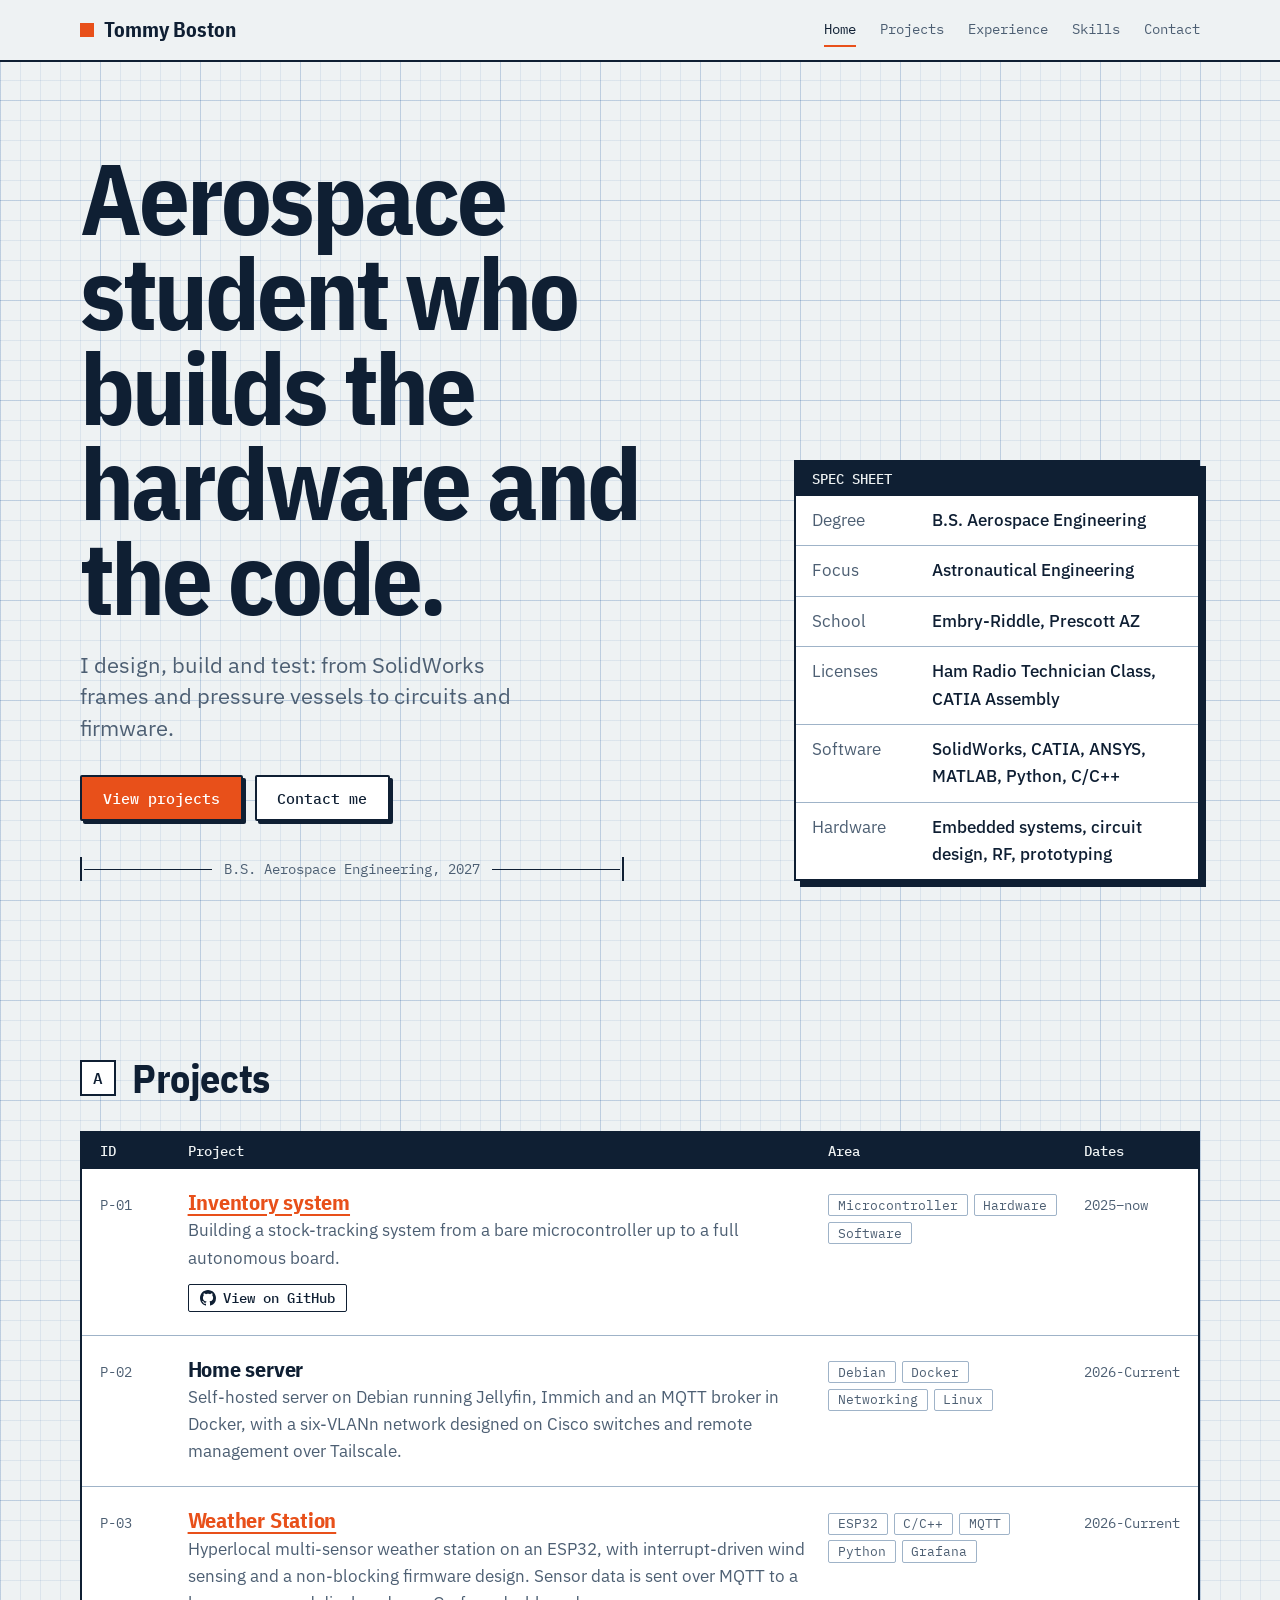
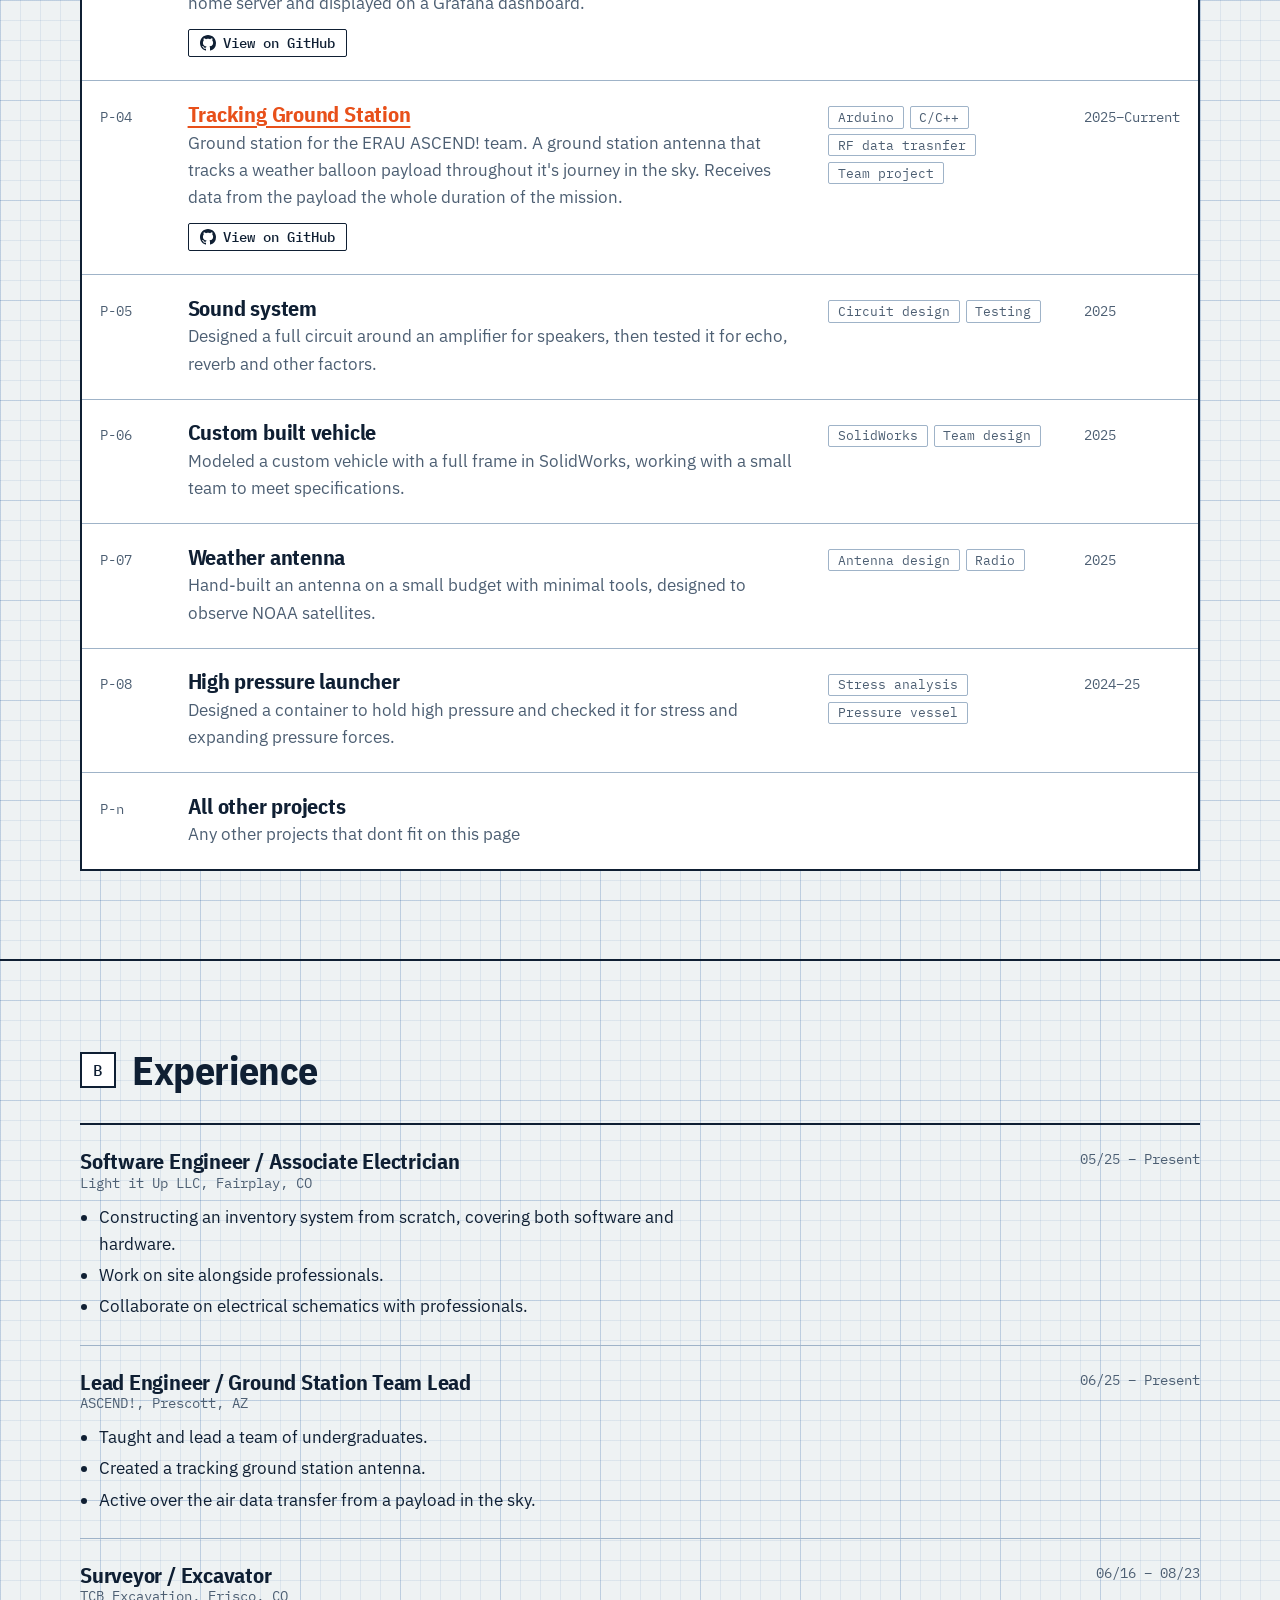
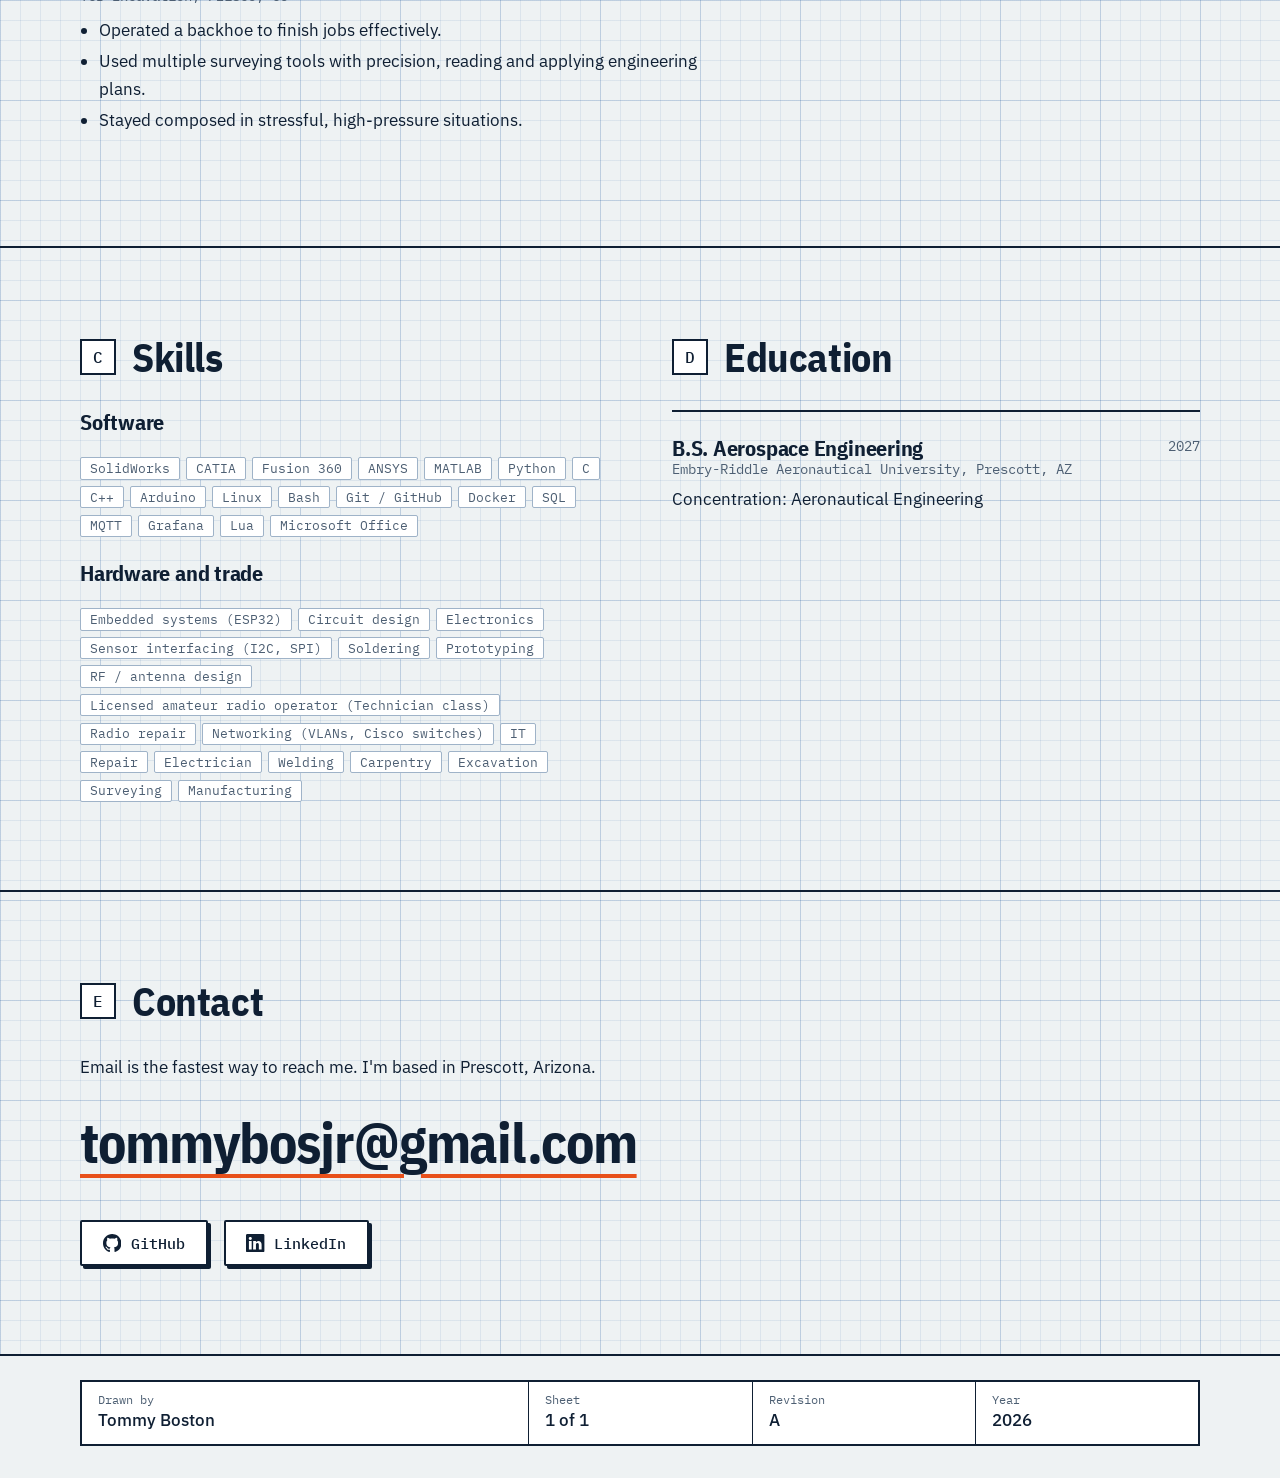
==== commit a35e45d0: "Added functionality and changed structure Added eccentricity program changed file structure     each" ====
--- a/public/portfolio.html
+++ b/public/portfolio.html
@@ -138,6 +138,15 @@
               </div>
               <ul class="tags"><li class="tag">Stress analysis</li><li class="tag">Pressure vessel</li></ul>
               <span class="project-year">2024–25</span>
+            </li>
+            <li>
+              <a class="project-row" href="projects/other.html">
+                <span class="project-id">P-n</span>
+                  <div>
+                    <h3>All other projects</h3>
+                    <p>Any other projects that dont fit on this page</p>
+                  </div>
+                </a>
             </li>
           </ul>
         </div>
